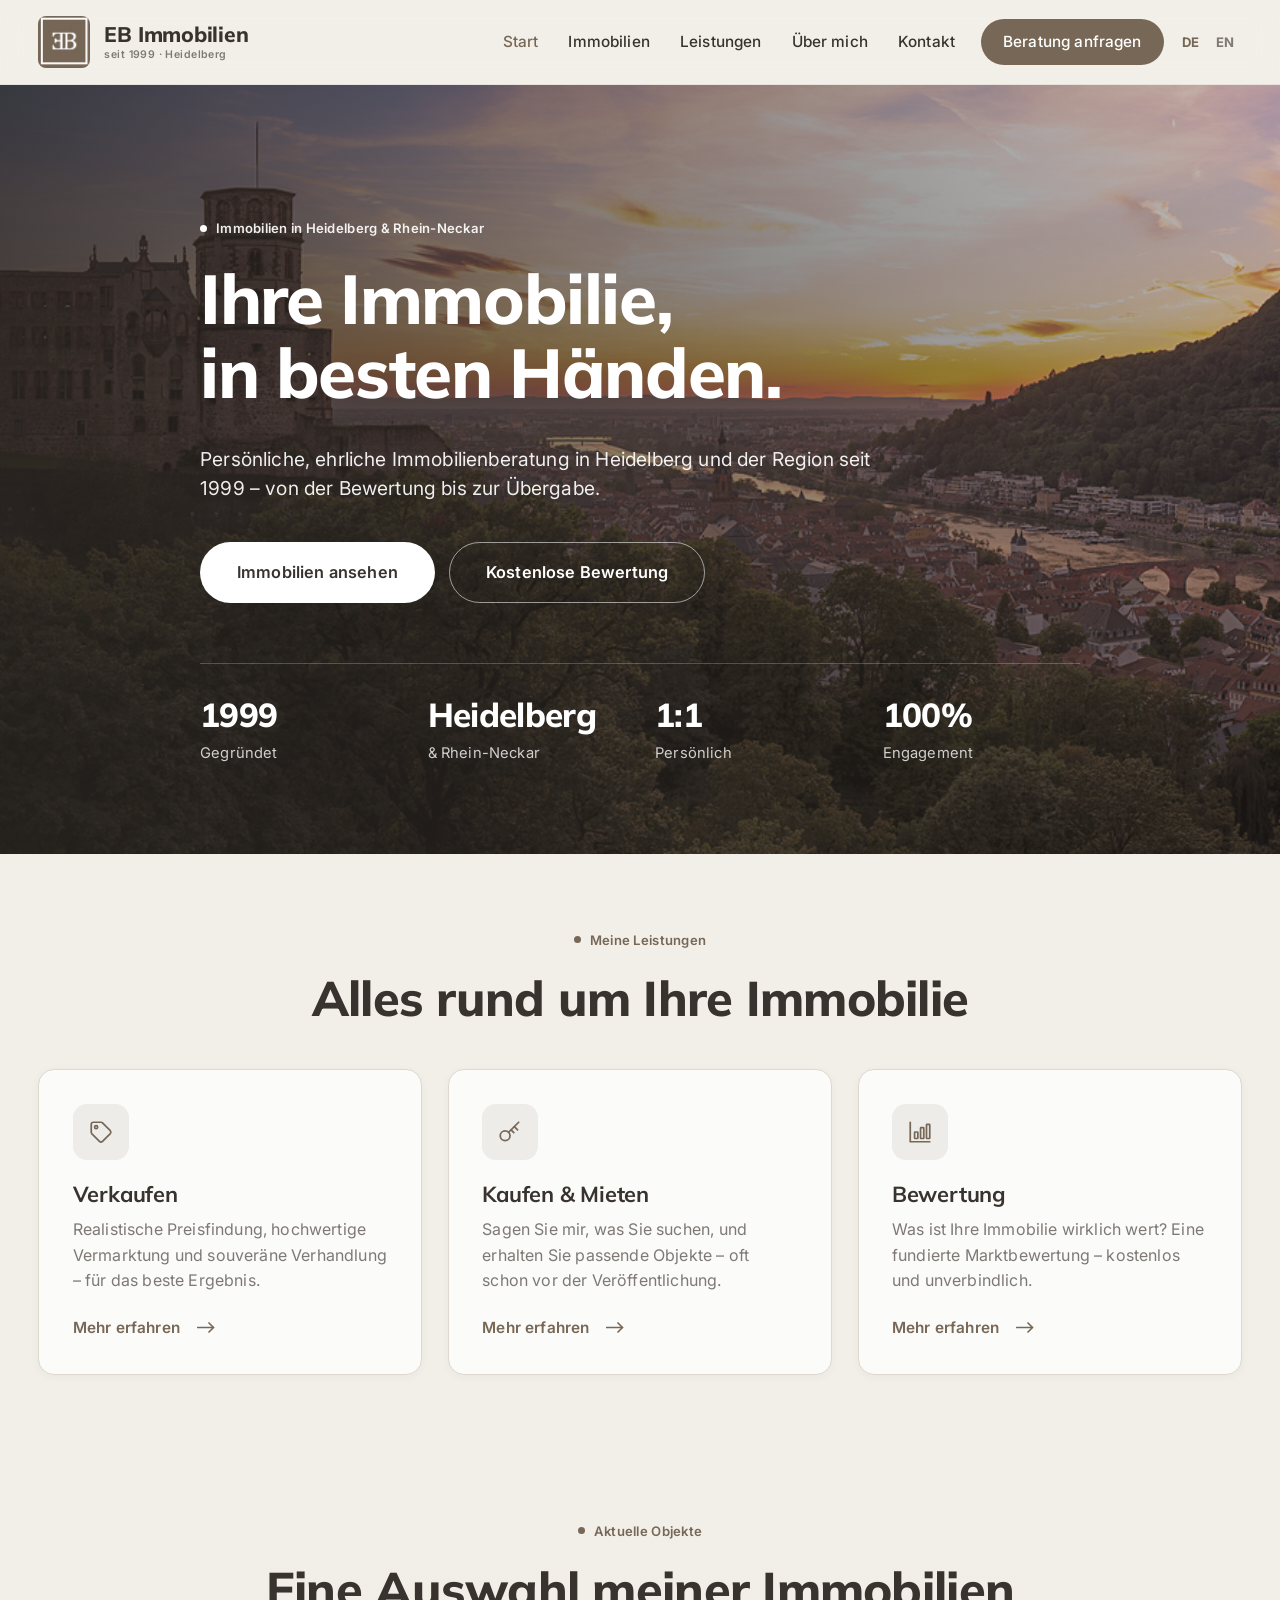
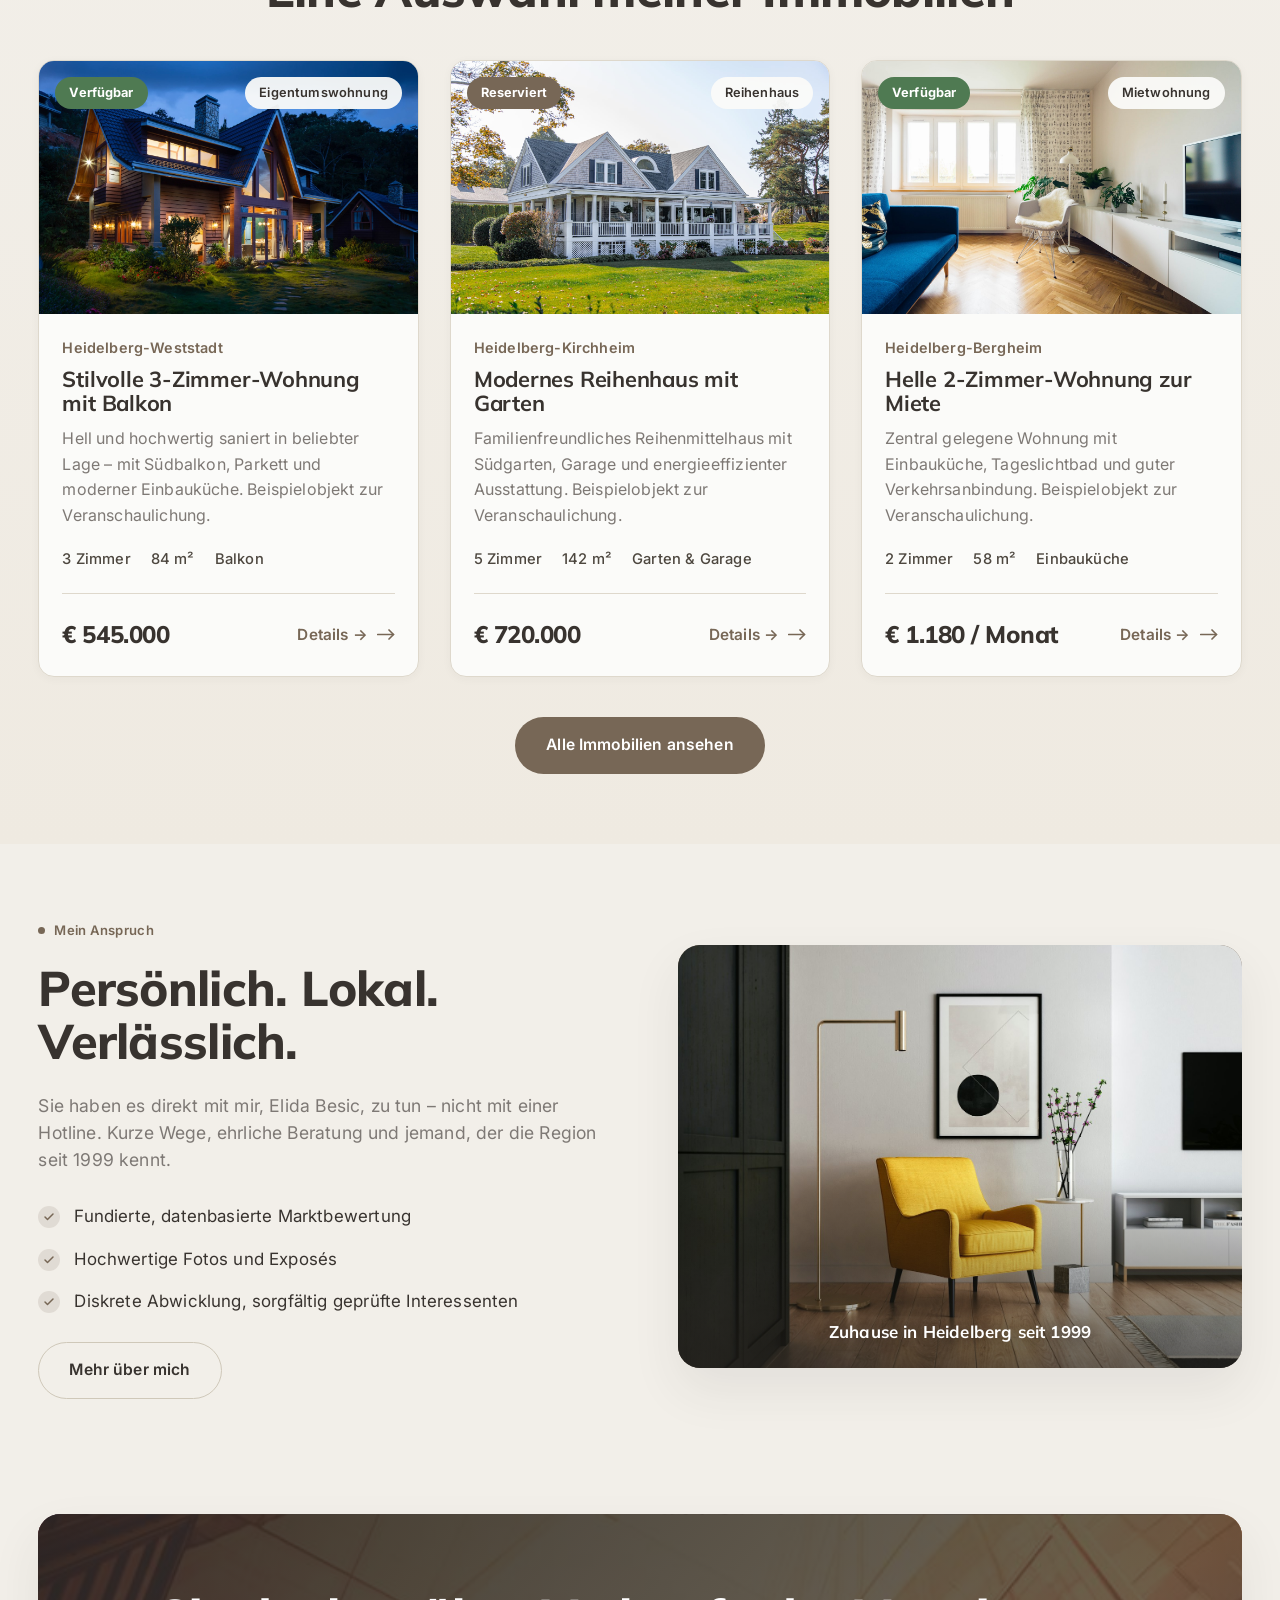
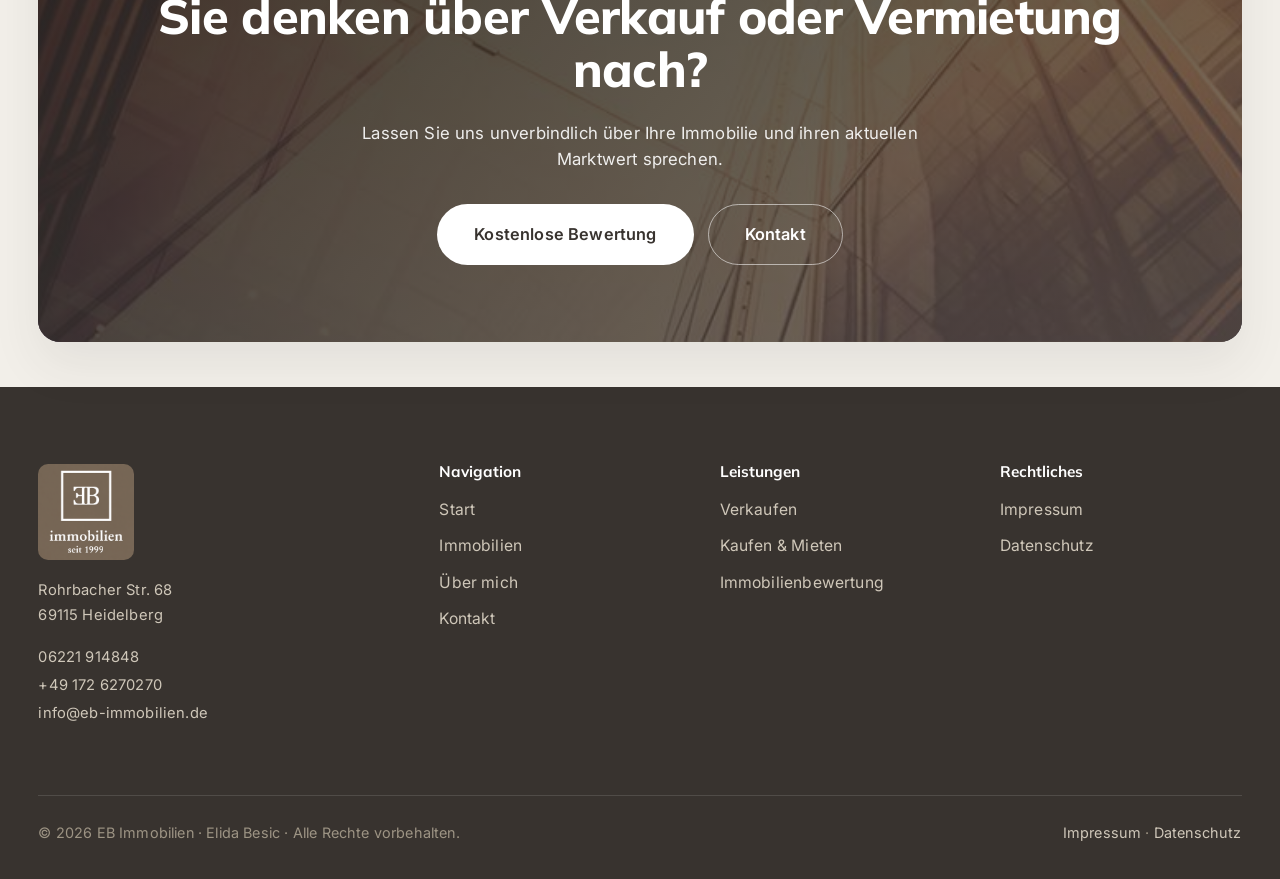
==== index.html @ b74a9036 "Redesign v4: real imagery, fewer pages, SVG icons, compact, Lagom-tight - Hero: real Heidelberg Cast" ====
<!doctype html>
<html lang="de">
<head>
  <meta charset="utf-8">
  <meta name="viewport" content="width=device-width, initial-scale=1">
  <title>EB Immobilien – Elida Besic · Immobilienmaklerin in Heidelberg</title>
  <meta name="description" content="EB Immobilien – Elida Besic: persönliche Immobilienvermittlung in Heidelberg und der Rhein-Neckar-Region seit 1999. Verkauf, Vermietung und kostenlose Immobilienbewertung.">
  <link rel="icon" href="assets/cms-logo.svg">
  <link rel="preconnect" href="https://fonts.googleapis.com">
  <link rel="preconnect" href="https://fonts.gstatic.com" crossorigin>
  <link href="https://fonts.googleapis.com/css2?family=Inter:wght@400;500;600;700&family=Mulish:wght@400;500;600;700;800;900&display=swap" rel="stylesheet">
  <link rel="stylesheet" href="assets/styles.css?v=4">
</head>
<body>
  <div id="site-header"></div>

  <!-- Hero -->
  <section class="hero" data-eb-bg="hero" style="--ph:url('img/real/heidelberg.jpg');">
    <div class="container hero-inner">
      <span class="eyebrow" data-en="Real estate in Heidelberg &amp; Rhein-Neckar">Immobilien in Heidelberg &amp; Rhein-Neckar</span>
      <h1 data-en-html="Your property,<br>in trusted hands.">Ihre Immobilie,<br>in besten Händen.</h1>
      <p data-en="Personal, honest property advice in Heidelberg and the region since 1999 — from valuation to handover.">Persönliche, ehrliche Immobilienberatung in Heidelberg und der Region seit 1999 – von der Bewertung bis zur Übergabe.</p>
      <div class="hero-actions">
        <a class="btn btn--light btn--lg" href="immobilien.html" data-en="View properties">Immobilien ansehen</a>
        <a class="btn btn--ghost-light btn--lg" href="leistungen.html#bewertung" data-en="Free valuation">Kostenlose Bewertung</a>
      </div>
      <div class="hero-stats">
        <div><div class="num">1999</div><div class="lbl" data-en="Established">Gegründet</div></div>
        <div><div class="num">Heidelberg</div><div class="lbl" data-en="&amp; Rhein-Neckar">&amp; Rhein-Neckar</div></div>
        <div><div class="num">1:1</div><div class="lbl" data-en="Personal service">Persönlich</div></div>
        <div><div class="num">100%</div><div class="lbl" data-en="Commitment">Engagement</div></div>
      </div>
    </div>
  </section>

  <!-- Services -->
  <section class="section">
    <div class="container">
      <div class="section-head reveal">
        <span class="eyebrow" data-en="What I do">Meine Leistungen</span>
        <h2 data-en="Everything around your property">Alles rund um Ihre Immobilie</h2>
      </div>
      <div class="grid grid--3">
        <a class="card reveal" href="leistungen.html#verkaufen">
          <span class="ico"><svg width="26" height="26"><use href="assets/icons.svg#tag"></use></svg></span>
          <h3 data-en="Selling">Verkaufen</h3>
          <p data-en="Realistic pricing, high-quality marketing and confident negotiation — for the best result.">Realistische Preisfindung, hochwertige Vermarktung und souveräne Verhandlung – für das beste Ergebnis.</p>
          <span class="more" data-en="Learn more">Mehr erfahren</span>
        </a>
        <a class="card reveal" href="leistungen.html#kaufen">
          <span class="ico"><svg width="26" height="26"><use href="assets/icons.svg#key"></use></svg></span>
          <h3 data-en="Buying &amp; renting">Kaufen &amp; Mieten</h3>
          <p data-en="Tell me what you are looking for and receive matching properties — often before they go public.">Sagen Sie mir, was Sie suchen, und erhalten Sie passende Objekte – oft schon vor der Veröffentlichung.</p>
          <span class="more" data-en="Learn more">Mehr erfahren</span>
        </a>
        <a class="card reveal" href="leistungen.html#bewertung">
          <span class="ico"><svg width="26" height="26"><use href="assets/icons.svg#chart"></use></svg></span>
          <h3 data-en="Valuation">Bewertung</h3>
          <p data-en="What is your property really worth? A well-founded market valuation — free and without obligation.">Was ist Ihre Immobilie wirklich wert? Eine fundierte Marktbewertung – kostenlos und unverbindlich.</p>
          <span class="more" data-en="Learn more">Mehr erfahren</span>
        </a>
      </div>
    </div>
  </section>

  <!-- Featured listings -->
  <section class="section section--alt">
    <div class="container">
      <div class="section-head reveal">
        <span class="eyebrow" data-en="Current properties">Aktuelle Objekte</span>
        <h2 data-en="A selection of my properties">Eine Auswahl meiner Immobilien</h2>
      </div>
      <div id="featured-listings" class="listing-grid reveal"></div>
      <div style="text-align:center;margin-top:40px;" class="reveal">
        <a class="btn btn--primary" href="immobilien.html" data-en="View all properties">Alle Immobilien ansehen</a>
      </div>
    </div>
  </section>

  <!-- Approach + about (combined) -->
  <section class="section">
    <div class="container split">
      <div class="reveal">
        <span class="eyebrow" data-en="My approach">Mein Anspruch</span>
        <h2 data-en="Personal. Local. Reliable.">Persönlich. Lokal. Verlässlich.</h2>
        <p class="lead" data-en="You deal directly with me, Elida Besic — not a call centre. Short paths, honest advice and someone who has known the region since 1999.">Sie haben es direkt mit mir, Elida Besic, zu tun – nicht mit einer Hotline. Kurze Wege, ehrliche Beratung und jemand, der die Region seit 1999 kennt.</p>
        <ul class="checklist">
          <li data-en="Well-founded, data-based market valuation">Fundierte, datenbasierte Marktbewertung</li>
          <li data-en="High-quality photos and exposés">Hochwertige Fotos und Exposés</li>
          <li data-en="Discreet handling, carefully vetted prospects">Diskrete Abwicklung, sorgfältig geprüfte Interessenten</li>
        </ul>
        <a class="btn btn--ghost" href="ueber-mich.html" style="margin-top:28px;" data-en="More about me">Mehr über mich</a>
      </div>
      <div class="split-media reveal">
        <div class="media-card">
          <img src="assets/img/real/interior1.jpg" data-eb-img="interior" alt="Wohnen in der Rhein-Neckar-Region">
          <span class="media-tag" data-en="At home in Heidelberg since 1999">Zuhause in Heidelberg seit 1999</span>
        </div>
      </div>
    </div>
  </section>

  <!-- CTA -->
  <section class="section--tight">
    <div class="container">
      <div class="cta-band cta-band--photo reveal" data-eb-bg="cta">
        <h2 data-en="Thinking about selling or renting out?">Sie denken über Verkauf oder Vermietung nach?</h2>
        <p data-en="Let's talk without obligation about your property and its current market value.">Lassen Sie uns unverbindlich über Ihre Immobilie und ihren aktuellen Marktwert sprechen.</p>
        <div style="display:flex;gap:14px;justify-content:center;flex-wrap:wrap;">
          <a class="btn btn--light btn--lg" href="leistungen.html#bewertung" data-en="Free valuation">Kostenlose Bewertung</a>
          <a class="btn btn--ghost-light btn--lg" href="kontakt.html" data-en="Contact">Kontakt</a>
        </div>
      </div>
    </div>
  </section>

  <div id="site-footer"></div>
  <script src="assets/i18n.js?v=4"></script>
  <script src="assets/site.js?v=4"></script>
  <script src="assets/content.js?v=4"></script>
</body>
</html>
---- assets/styles.css ----
@import url("https://fonts.googleapis.com/css2?family=Inter:wght@400;500;600;700&family=Mulish:wght@400;500;600;700;800;900&display=swap");

:root {
  /* Palette aligned to the Lagom reference + EB brand taupe */
  --cream: #f2efe9;        /* main background */
  --offwhite: #fbfbf9;     /* cards */
  --brown: #38332f;        /* primary text / dark sections */
  --brown-soft: #4d473f;
  --taupe: #776756;        /* brand accent (buttons) */
  --taupe-dark: #5b4e40;
  --greige: #a39c8c;       /* footer / muted surfaces */
  --muted: #7e7975;        /* muted text */
  --line: #ded8cc;
  --line-strong: #cfc8b9;
  --ink: var(--brown);
  --bg: var(--cream);
  --card: var(--offwhite);
  --shadow-sm: 0 2px 10px rgba(56, 51, 47, 0.04);
  --shadow: 0 22px 50px rgba(56, 51, 47, 0.08);
  --shadow-lg: 0 40px 80px rgba(56, 51, 47, 0.14);
  --radius: 16px;
  --radius-sm: 10px;
  --radius-lg: 22px;
  --maxw: 1280px;
  --font: "Inter", system-ui, -apple-system, "Segoe UI", Roboto, Helvetica, Arial, sans-serif;
  --display: "Mulish", "Inter", system-ui, sans-serif;
}

* { box-sizing: border-box; }
html { scroll-behavior: smooth; scroll-padding-top: 100px; }

/* icon system (replaces emoji) */
.ico svg, .fico svg, .cico svg { display: block; stroke: currentColor; }
.more { display: inline-flex; align-items: center; }
.more::after {
  content: ""; width: 18px; height: 11px; margin-left: 9px; flex: none; background: currentColor;
  -webkit-mask: url("data:image/svg+xml,%3Csvg xmlns='http://www.w3.org/2000/svg' viewBox='0 0 24 14' fill='none' stroke='%23000' stroke-width='2.2' stroke-linecap='round' stroke-linejoin='round'%3E%3Cpath d='M1 7h21'/%3E%3Cpath d='m16 1 6 6-6 6'/%3E%3C/svg%3E") center/contain no-repeat;
  mask: url("data:image/svg+xml,%3Csvg xmlns='http://www.w3.org/2000/svg' viewBox='0 0 24 14' fill='none' stroke='%23000' stroke-width='2.2' stroke-linecap='round' stroke-linejoin='round'%3E%3Cpath d='M1 7h21'/%3E%3Cpath d='m16 1 6 6-6 6'/%3E%3C/svg%3E") center/contain no-repeat;
  transition: transform .2s ease;
}
a.card:hover .more::after, .listing:hover .more::after { transform: translateX(4px); }

body {
  margin: 0;
  font-family: var(--font);
  color: var(--ink);
  background: var(--bg);
  line-height: 1.55;
  font-size: 17px;
  letter-spacing: .01em;
  -webkit-font-smoothing: antialiased;
}

img { max-width: 100%; display: block; }

a { color: var(--brown); text-decoration: none; transition: color .2s ease, opacity .2s ease; }
a:hover { color: var(--taupe); }

h1, h2, h3, h4 { margin: 0 0 .5em; font-family: var(--display); font-weight: 800; line-height: 1.08; letter-spacing: -0.01em; }
h1 { font-size: clamp(2.7rem, 5.4vw, 5.4rem); }
h2 { font-size: clamp(2rem, 3.8vw, 3.4rem); letter-spacing: -0.015em; }
h3 { font-size: clamp(1.3rem, 1.7vw, 1.6rem); font-weight: 700; }
h4 { font-size: 1.06rem; font-weight: 700; letter-spacing: 0; }
p { margin: 0 0 1rem; }
::selection { background: rgba(119,103,86,.2); }

.container { width: 100%; max-width: var(--maxw); margin: 0 auto; padding: 0 clamp(20px, 3vw, 48px); }

.section { padding: clamp(52px, 5.5vw, 92px) 0; }
.section--tight { padding: clamp(40px, 3.5vw, 60px) 0; }
.section--alt { background: linear-gradient(180deg, var(--cream), #efeae1); }

.section-head { max-width: 760px; margin: 0 auto clamp(32px, 3.5vw, 52px); text-align: center; }
.section-head .lead { margin-left: auto; margin-right: auto; }
.section-head h2 { margin-bottom: .28em; }

/* Eyebrow: small sentence-case label with a dot */
.eyebrow {
  display: inline-flex; align-items: center; gap: 9px;
  font-family: var(--font); font-size: .82rem; font-weight: 600;
  letter-spacing: .02em; color: var(--taupe); margin-bottom: 22px;
}
.eyebrow::before { content: ""; width: 7px; height: 7px; border-radius: 50%; background: var(--taupe); flex: none; }
.section-head .eyebrow { justify-content: center; }

.lead { font-size: clamp(1.1rem, 1.3vw, 1.32rem); color: var(--muted); max-width: 64ch; line-height: 1.55; }

a:focus-visible, button:focus-visible, .btn:focus-visible,
input:focus-visible, select:focus-visible, textarea:focus-visible {
  outline: 2px solid var(--taupe); outline-offset: 3px;
}

/* ---------- Header / Nav ---------- */
.site-header {
  position: sticky; top: 0; z-index: 50;
  background: rgba(242, 239, 233, .82);
  backdrop-filter: saturate(140%) blur(14px);
  border-bottom: 1px solid rgba(56,51,47,.07);
}
.nav { display: flex; align-items: center; justify-content: space-between; gap: 24px; height: 84px; }
.brand { display: flex; align-items: center; gap: 14px; color: var(--ink); white-space: nowrap; flex: none; margin-right: 8px; }
.brand:hover { color: var(--ink); }
.brand-logo { width: 52px; height: 52px; border-radius: 8px; flex: none; object-fit: contain; }
.brand > span { display: flex; flex-direction: column; line-height: 1.12; }
.brand .name { font-family: var(--display); font-size: 1.32rem; font-weight: 800; letter-spacing: -0.01em; }
.brand small { font-size: .66rem; font-weight: 600; color: var(--muted); letter-spacing: .04em; margin-top: 2px; }
.brand-mark { width: 44px; height: 44px; border-radius: 8px; flex: none; background: var(--taupe); display: grid; place-items: center; color: #fff; font-family: var(--display); font-weight: 800; }

.nav-links { display: flex; align-items: center; gap: 2px; flex-wrap: nowrap; }
.nav-links a {
  color: var(--brown); font-size: .96rem; font-weight: 500; letter-spacing: .01em;
  padding: 9px 14px; border-radius: 8px; white-space: nowrap;
}
.nav-links a:hover { color: var(--taupe); }
.nav-links a.active { color: var(--taupe); }

.nav-cta {
  background: var(--taupe); color: #fff !important; padding: 11px 22px !important; border-radius: 999px !important;
  font-weight: 600; margin-left: 10px; flex: none;
}
.nav-cta:hover { background: var(--taupe-dark) !important; }

.lang-toggle { display: inline-flex; align-items: center; gap: 1px; margin-left: 8px; flex: none; }
.lang-toggle button {
  border: none; background: none; cursor: pointer; font: inherit; font-size: .82rem; font-weight: 700;
  color: var(--muted); padding: 6px 8px; border-radius: 6px; transition: .2s ease;
}
.lang-toggle button.active { color: var(--taupe); }
.lang-toggle button:hover { color: var(--brown); }

.nav-toggle {
  display: none; background: none; border: 1px solid var(--line-strong); border-radius: 8px;
  width: 46px; height: 46px; cursor: pointer; align-items: center; justify-content: center;
}
.nav-toggle span, .nav-toggle span::before, .nav-toggle span::after {
  content: ""; display: block; width: 20px; height: 2px; background: var(--ink); position: relative; transition: .25s; border-radius: 2px;
}
.nav-toggle span::before { content: ""; position: absolute; top: -6px; }
.nav-toggle span::after { content: ""; position: absolute; top: 6px; }

/* ---------- Buttons ---------- */
.btn {
  display: inline-flex; align-items: center; gap: 10px;
  padding: 15px 30px; border-radius: 999px; font-weight: 600; font-size: .98rem;
  letter-spacing: .01em; cursor: pointer; border: 1px solid transparent;
  transition: background .25s ease, color .25s ease, border-color .25s ease, transform .25s ease, box-shadow .25s ease;
}
.btn--primary { background: var(--taupe); color: #fff; }
.btn--primary:hover { background: var(--taupe-dark); color: #fff; transform: translateY(-2px); box-shadow: 0 12px 26px rgba(91,78,64,.28); }
.btn--gold { background: var(--brown); color: #fff; }
.btn--gold:hover { background: #29251f; color: #fff; transform: translateY(-2px); }
.btn--ghost { background: transparent; color: var(--brown); border-color: var(--line-strong); }
.btn--ghost:hover { border-color: var(--taupe); color: var(--taupe); transform: translateY(-2px); }
.btn--light { background: #fff; color: var(--brown); }
.btn--light:hover { background: var(--cream); color: var(--brown); transform: translateY(-2px); }
.btn--ghost-light { background: transparent; color: #fff; border-color: rgba(255,255,255,.55); }
.btn--ghost-light:hover { background: rgba(255,255,255,.14); color: #fff; transform: translateY(-2px); }
.btn--lg { padding: 17px 36px; font-size: 1.02rem; }

/* ---------- Hero ---------- */
.hero {
  position: relative; color: #fff; overflow: hidden;
  background: linear-gradient(135deg, #5b4e40, #776756 60%, #8a7a66);
}
.hero::before {
  content: ""; position: absolute; inset: 0; z-index: 0;
  background-image: var(--ph, url("img/hero.svg"));
  background-size: cover; background-position: center 30%; transform: scale(1.03);
}
.hero::after {
  content: ""; position: absolute; inset: 0; z-index: 0; pointer-events: none;
  background:
    linear-gradient(90deg, rgba(40,36,32,.78) 0%, rgba(48,43,38,.45) 50%, rgba(48,43,38,.12) 100%),
    linear-gradient(180deg, rgba(40,36,32,.05), rgba(40,36,32,.42));
}
.hero-inner { position: relative; z-index: 1; padding: clamp(84px, 10vw, 132px) 0 clamp(64px, 7vw, 100px); max-width: 880px; }
.hero h1 { color: #fff; letter-spacing: -0.02em; }
.hero p { font-size: clamp(1.1rem, 1.5vw, 1.4rem); color: rgba(255,255,255,.92); max-width: 56ch; font-weight: 400; }
.hero-actions { display: flex; gap: 14px; flex-wrap: wrap; margin-top: 38px; }
.hero .eyebrow { color: rgba(255,255,255,.92); }
.hero .eyebrow::before { background: #fff; }

.hero-stats {
  position: relative; z-index: 1; display: grid; grid-template-columns: repeat(4, 1fr); gap: 30px;
  border-top: 1px solid rgba(255,255,255,.22); padding: 34px 0 0; margin-top: 60px; max-width: 880px;
}
.hero-stats .num { font-family: var(--display); font-size: clamp(1.9rem, 2.6vw, 2.8rem); font-weight: 800; color: #fff; line-height: 1; letter-spacing: -0.02em; }
.hero-stats .lbl { font-size: .92rem; color: rgba(255,255,255,.78); margin-top: 10px; }

/* ---------- Cards / Grid ---------- */
.grid { display: grid; gap: clamp(20px, 2vw, 32px); }
.grid--2 { grid-template-columns: repeat(2, 1fr); }
.grid--3 { grid-template-columns: repeat(3, 1fr); }
.grid--4 { grid-template-columns: repeat(4, 1fr); }

.card {
  background: var(--card); border: 1px solid var(--line); border-radius: var(--radius);
  padding: clamp(28px, 2.6vw, 40px); box-shadow: var(--shadow-sm);
  transition: transform .3s ease, box-shadow .3s ease; position: relative;
}
.card:hover { transform: translateY(-5px); box-shadow: var(--shadow); }
.card .ico {
  width: 56px; height: 56px; border-radius: 14px; display: grid; place-items: center;
  background: rgba(119,103,86,.1); color: var(--taupe); font-size: 1.6rem; margin-bottom: 22px;
}
a.card { color: inherit; }
.card h3 { margin-bottom: 12px; }
.card p { color: var(--muted); margin-bottom: 0; font-size: 1rem; line-height: 1.6; }
.card .more { display: inline-flex; align-items: center; gap: 8px; margin-top: 22px; font-weight: 600; font-size: .96rem; color: var(--taupe); transition: gap .2s ease; }
a.card:hover .more { gap: 13px; }

.card--media { padding: 0; overflow: hidden; display: flex; flex-direction: column; }
.card--media .thumb { aspect-ratio: 16 / 11; overflow: hidden; position: relative; background: var(--taupe); }
.card--media .thumb img { width: 100%; height: 100%; object-fit: cover; transition: transform .6s ease; }
.card--media:hover .thumb img { transform: scale(1.05); }
.card--media .body { padding: clamp(26px, 2.4vw, 36px); flex: 1; display: flex; flex-direction: column; }
.card--media .body h3 { margin-bottom: 12px; }
.card--media .body p { flex: 1; color: var(--muted); margin: 0; }
.card--media .body .more { color: var(--taupe); margin-top: 22px; font-weight: 600; }

/* ---------- Property listing cards ---------- */
.listing-grid { display: grid; grid-template-columns: repeat(3, 1fr); gap: clamp(22px, 2.4vw, 36px); }
.listing {
  background: var(--card); border: 1px solid var(--line); border-radius: var(--radius); overflow: hidden;
  box-shadow: var(--shadow-sm); display: flex; flex-direction: column;
  transition: transform .3s ease, box-shadow .3s ease;
}
.listing:hover { transform: translateY(-5px); box-shadow: var(--shadow); }
.listing-photo { aspect-ratio: 3 / 2; position: relative; overflow: hidden; background: var(--taupe); }
.listing-photo img { width: 100%; height: 100%; object-fit: cover; transition: transform .6s ease; }
.listing:hover .listing-photo img { transform: scale(1.05); }
.listing-badge {
  position: absolute; top: 16px; left: 16px; z-index: 2;
  font-size: .8rem; font-weight: 700; letter-spacing: .01em;
  padding: 6px 14px; border-radius: 999px; color: #fff; background: var(--brown);
}
.listing-badge.is-available { background: #4f7a52; }
.listing-badge.is-reserved { background: var(--taupe); }
.listing-badge.is-sold { background: #99514a; }
.listing-type {
  position: absolute; top: 16px; right: 16px; z-index: 2;
  font-size: .8rem; font-weight: 600; padding: 6px 14px; border-radius: 999px;
  background: rgba(251,251,249,.94); color: var(--brown);
}
.listing-body { padding: clamp(22px, 1.8vw, 30px); display: flex; flex-direction: column; flex: 1; }
.listing-loc { font-size: .9rem; color: var(--taupe); font-weight: 600; margin-bottom: 8px; }
.listing-body h3 { margin-bottom: 12px; }
.listing-body p { color: var(--muted); font-size: 1rem; margin: 0 0 20px; flex: 1; line-height: 1.6; }
.listing-specs { display: flex; flex-wrap: wrap; gap: 20px; margin-bottom: 22px; padding-bottom: 22px; border-bottom: 1px solid var(--line); }
.listing-specs .spec { font-size: .92rem; font-weight: 500; color: var(--brown-soft); }
.listing-foot { display: flex; align-items: center; justify-content: space-between; gap: 12px; margin-top: auto; }
.listing-price { font-family: var(--display); font-size: 1.5rem; font-weight: 800; color: var(--brown); letter-spacing: -0.02em; }
.listing-foot .more { font-weight: 600; font-size: .96rem; color: var(--taupe); }
.listings-empty { text-align: center; color: var(--muted); padding: 64px 20px; grid-column: 1 / -1; font-size: 1.12rem; }

/* property filter bar */
.filters { display: flex; gap: 8px; flex-wrap: wrap; justify-content: center; margin-bottom: clamp(36px, 4vw, 56px); }
.filter-btn {
  border: 1px solid var(--line-strong); background: transparent; color: var(--muted); cursor: pointer;
  font: inherit; font-weight: 600; font-size: .96rem; padding: 9px 22px; border-radius: 999px; transition: .2s ease;
}
.filter-btn:hover { color: var(--brown); border-color: var(--taupe); }
.filter-btn.active { color: #fff; background: var(--taupe); border-color: var(--taupe); }

/* split / feature */
.split { display: grid; grid-template-columns: 1fr 1fr; gap: clamp(40px, 6vw, 84px); align-items: center; }
.split--reverse .split-media { order: 2; }
.media-card {
  border-radius: var(--radius-lg); overflow: hidden; box-shadow: var(--shadow);
  aspect-ratio: 4 / 3; position: relative; background: var(--taupe);
}
.media-card > img { width: 100%; height: 100%; object-fit: cover; position: absolute; inset: 0; }
.media-card::after {
  content: ""; position: absolute; left: 0; right: 0; bottom: 0; height: 45%; z-index: 1;
  background: linear-gradient(transparent, rgba(40,36,32,.6)); pointer-events: none;
}
.media-card .media-tag {
  position: absolute; left: 0; right: 0; bottom: 22px; z-index: 2;
  color: #fff; font-weight: 700; font-size: 1.06rem; text-align: center; font-family: var(--display);
  letter-spacing: .01em; padding: 0 18px; text-shadow: 0 2px 14px rgba(0,0,0,.45);
}
.img-frame { border-radius: var(--radius-lg); overflow: hidden; box-shadow: var(--shadow); position: relative; }
.img-frame img { width: 100%; height: 100%; object-fit: cover; display: block; }

.checklist { list-style: none; padding: 0; margin: 30px 0 0; display: grid; gap: 16px; }
.checklist li { display: flex; gap: 14px; align-items: flex-start; color: var(--brown); font-size: 1.06rem; }
.checklist li::before {
  content: ""; flex: none; width: 22px; height: 22px; border-radius: 50%; margin-top: 3px;
  background: rgba(119,103,86,.14) url("data:image/svg+xml,%3Csvg xmlns='http://www.w3.org/2000/svg' viewBox='0 0 24 24' fill='none' stroke='%23776756' stroke-width='3' stroke-linecap='round' stroke-linejoin='round'%3E%3Cpolyline points='20 6 9 17 4 12'/%3E%3C/svg%3E") center/12px no-repeat;
}

/* ---------- Page hero (subpages) ---------- */
.page-hero {
  position: relative; overflow: hidden; color: #fff; padding: clamp(90px, 10vw, 150px) 0 clamp(72px, 8vw, 120px);
  background: linear-gradient(135deg, #5b4e40, #776756);
}
.page-hero--photo::before {
  content: ""; position: absolute; inset: 0; z-index: 0;
  background-image: var(--ph); background-size: cover; background-position: center 42%;
}
.page-hero--photo::after {
  content: ""; position: absolute; inset: 0; z-index: 0; pointer-events: none;
  background: linear-gradient(90deg, rgba(40,36,32,.76) 0%, rgba(56,51,47,.52) 55%, rgba(56,51,47,.26) 100%);
}
.page-hero .container { position: relative; z-index: 1; }
.page-hero h1 { color: #fff; margin-bottom: 16px; max-width: 20ch; letter-spacing: -0.02em; }
.page-hero p { color: rgba(255,255,255,.9); max-width: 64ch; margin: 0; font-size: clamp(1.05rem, 1.3vw, 1.28rem); font-weight: 400; }
.page-hero .eyebrow { color: rgba(255,255,255,.92); }
.page-hero .eyebrow::before { background: #fff; }
.crumbs { font-size: .9rem; color: rgba(255,255,255,.72); margin-bottom: 22px; }
.crumbs a { color: rgba(255,255,255,.9); }
.crumbs a:hover { color: #fff; }

/* ---------- Tables ---------- */
.table-wrap { overflow-x: auto; border-radius: var(--radius); border: 1px solid var(--line); background: var(--card); box-shadow: var(--shadow-sm); }
table { width: 100%; border-collapse: collapse; min-width: 480px; }
th, td { text-align: left; padding: 16px 22px; border-bottom: 1px solid var(--line); }
th { font-size: .88rem; color: var(--taupe); font-weight: 700; }
tr:last-child td { border-bottom: none; }
td strong { color: var(--brown); }

/* ---------- Steps (process) ---------- */
.steps { display: grid; gap: 0; max-width: 860px; margin: 0 auto; counter-reset: step; }
.step {
  display: grid; grid-template-columns: 76px 1fr; gap: 28px; align-items: start;
  padding: 36px 0; border-bottom: 1px solid var(--line);
}
.step:last-child { border-bottom: none; }
.step::before {
  counter-increment: step; content: "0" counter(step);
  font-family: var(--display); font-weight: 800; font-size: 2rem; color: var(--taupe); line-height: 1;
  width: 64px; height: 64px; border-radius: 50%; background: rgba(119,103,86,.1); display: grid; place-items: center;
}
.step h3 { margin: 8px 0 8px; }
.step p { margin: 0; color: var(--muted); }

/* ---------- People ---------- */
.person { background: var(--card); border: 1px solid var(--line); border-radius: var(--radius); padding: 36px; text-align: center; box-shadow: var(--shadow-sm); transition: transform .3s ease; }
.person:hover { transform: translateY(-4px); }
.avatar {
  width: 84px; height: 84px; border-radius: 50%; margin: 0 auto 18px; display: grid; place-items: center;
  font-family: var(--display); font-weight: 800; font-size: 1.6rem; color: #fff; background: var(--taupe);
}
.person .role { color: var(--taupe); font-weight: 600; font-size: .92rem; }
.person .name { font-family: var(--display); font-size: 1.25rem; font-weight: 800; margin: 6px 0; }
.person a { font-size: .92rem; color: var(--muted); }

/* ---------- News ---------- */
.news-item { display: grid; grid-template-columns: 110px 1fr; gap: 26px; padding: 28px 0; border-bottom: 1px solid var(--line); }
.news-item:last-child { border-bottom: none; }
.news-date { background: var(--taupe); color: #fff; border-radius: var(--radius-sm); padding: 16px; text-align: center; height: fit-content; }
.news-date .d { font-family: var(--display); font-size: 1.9rem; font-weight: 800; line-height: 1; }
.news-date .m { font-size: .8rem; }
.news-item h3 { margin-bottom: 6px; }
.news-item p { color: var(--muted); margin: 0; }

/* ---------- CTA band ---------- */
.cta-band {
  position: relative; overflow: hidden;
  background: linear-gradient(135deg, #2b2620, var(--brown)); color: #fff;
  border-radius: var(--radius-lg); padding: clamp(56px, 6vw, 96px) clamp(28px, 5vw, 64px); text-align: center; box-shadow: var(--shadow);
}
.cta-band--photo::before {
  content: ""; position: absolute; inset: 0; z-index: 0;
  background-image: var(--ph); background-size: cover; background-position: center 45%; opacity: .8;
}
.cta-band--photo::after {
  content: ""; position: absolute; inset: 0; z-index: 0;
  background: linear-gradient(135deg, rgba(40,36,32,.88), rgba(91,78,64,.7));
}
.cta-band > * { position: relative; z-index: 1; }
.cta-band h2 { color: #fff; }
.cta-band p { color: rgba(255,255,255,.9); max-width: 58ch; margin: 0 auto 32px; font-weight: 400; font-size: clamp(1.05rem, 1.3vw, 1.22rem); }

/* ---------- Feature strip (icon facts row) ---------- */
.facts { display: grid; grid-template-columns: repeat(3, 1fr); gap: clamp(28px, 3vw, 44px); }
.fact .fico {
  width: 56px; height: 56px; border-radius: 14px; display: grid; place-items: center; margin-bottom: 18px;
  background: rgba(119,103,86,.1); color: var(--taupe); font-size: 1.5rem;
}
.fact h4 { margin: 0 0 8px; font-size: 1.28rem; font-family: var(--display); font-weight: 800; }
.fact p { margin: 0; color: var(--muted); font-size: 1rem; }

/* prose */
.prose { max-width: 760px; }
.prose p { font-size: 1.1rem; color: var(--brown-soft); line-height: 1.7; }
.prose h2 { margin-top: 1.4em; }
.prose ul { padding-left: 1.2em; }
.prose li { margin-bottom: .5em; }
.callout {
  background: var(--offwhite); border: 1px solid var(--line); border-left: 3px solid var(--taupe);
  border-radius: var(--radius-sm); padding: 22px 26px; margin: 26px 0;
}
.callout strong { color: var(--taupe-dark); }
.tag { display: inline-block; background: rgba(119,103,86,.12); color: var(--taupe-dark); padding: 6px 15px; border-radius: 999px; font-size: .88rem; font-weight: 600; margin: 0 6px 6px 0; }

/* ---------- Footer (light, Lagom-style) ---------- */
.site-footer { background: var(--brown); color: #cfc7b9; padding: clamp(56px, 6vw, 88px) 0 34px; }
.site-footer a { color: #cfc7b9; }
.site-footer a:hover { color: #fff; }
.footer-grid { display: grid; grid-template-columns: 1.5fr 1fr 1fr 1fr; gap: clamp(28px, 3vw, 48px); }
.footer-grid h4 { color: #fff; font-size: .96rem; margin-bottom: 18px; font-weight: 700; }
.footer-grid ul { list-style: none; padding: 0; margin: 0; display: grid; gap: 12px; font-size: .98rem; }
.footer-brand { margin-bottom: 18px; }
.footer-brand img { width: 96px; height: auto; border-radius: 10px; }
.footer-bottom {
  border-top: 1px solid rgba(255,255,255,.12); margin-top: 52px; padding-top: 26px;
  display: flex; justify-content: space-between; gap: 16px; flex-wrap: wrap; font-size: .9rem; color: #9d9484;
}

/* reveal animation */
.reveal { opacity: 0; transform: translateY(30px); transition: opacity .8s ease, transform .8s ease; }
.reveal.in { opacity: 1; transform: none; }
@media (prefers-reduced-motion: reduce) {
  .reveal { opacity: 1; transform: none; transition: none; }
  * { animation: none !important; scroll-behavior: auto !important; }
}

/* scroll progress bar */
.scroll-progress { position: fixed; top: 0; left: 0; height: 2px; width: 0%; z-index: 100; background: var(--taupe); transition: width .1s linear; }

/* back to top */
.to-top {
  position: fixed; right: 26px; bottom: 26px; z-index: 90;
  width: 50px; height: 50px; border-radius: 50%; border: none; cursor: pointer;
  background: var(--taupe); color: #fff; font-size: 1.2rem; box-shadow: var(--shadow);
  display: grid; place-items: center; opacity: 0; transform: translateY(16px); pointer-events: none; transition: .3s ease;
}
.to-top.show { opacity: 1; transform: none; pointer-events: auto; }
.to-top:hover { background: var(--taupe-dark); transform: translateY(-3px); }

/* marquee (legacy) */
.marquee { overflow: hidden; }
.marquee-track { display: flex; gap: 18px; width: max-content; animation: scrollx 36s linear infinite; }
.marquee .chip { flex: none; background: var(--card); border: 1px solid var(--line); border-radius: 999px; padding: 16px 26px; font-weight: 600; color: var(--brown); white-space: nowrap; }
@keyframes scrollx { from { transform: translateX(0); } to { transform: translateX(-50%); } }

/* form fields */
.form-card { background: var(--card); border: 1px solid var(--line); border-radius: var(--radius); padding: clamp(28px, 3vw, 42px); box-shadow: var(--shadow-sm); }
.form-grid { display: grid; grid-template-columns: 1fr 1fr; gap: 20px; }
.field { display: grid; gap: 7px; }
.field.full { grid-column: 1 / -1; }
.field label { font-weight: 600; font-size: .92rem; color: var(--brown-soft); }
.field input, .field select, .field textarea {
  width: 100%; padding: 14px 16px; border: 1px solid var(--line-strong); border-radius: var(--radius-sm); font: inherit; background: #fff;
  transition: border-color .2s, box-shadow .2s;
}
.field textarea { min-height: 140px; resize: vertical; }
.field input:focus, .field select:focus, .field textarea:focus { outline: none; border-color: var(--taupe); box-shadow: 0 0 0 3px rgba(119,103,86,.14); }
.form-done { display: none; margin-top: 18px; background: #eaf0e6; border: 1px solid #cdd9c2; color: #46603f; padding: 13px 16px; border-radius: var(--radius-sm); font-size: .95rem; }

/* contact info list */
.contact-list { list-style: none; padding: 0; margin: 0; display: grid; gap: 26px; }
.contact-list li { display: flex; gap: 18px; align-items: flex-start; }
.contact-list .cico {
  flex: none; width: 50px; height: 50px; border-radius: 14px; display: grid; place-items: center;
  background: rgba(119,103,86,.1); color: var(--taupe); font-size: 1.2rem;
}
.contact-list .lbl { font-size: .86rem; color: var(--muted); font-weight: 600; margin-bottom: 2px; }
.contact-list .val { font-weight: 600; font-size: 1.12rem; }

/* ---------- Responsive ---------- */
@media (max-width: 1080px) {
  .nav { height: 74px; }
  .nav-toggle { display: inline-flex; }
  .nav-links {
    position: absolute; top: 74px; left: 0; right: 0;
    background: var(--cream); border-bottom: 1px solid var(--line);
    flex-direction: column; align-items: stretch; gap: 0; padding: 14px 18px 20px;
    box-shadow: var(--shadow); display: none;
  }
  .nav-links.open { display: flex; }
  .nav-links a { padding: 14px 12px; font-size: 1rem; }
  .nav-cta { text-align: center; margin: 8px 0 0; }
  .lang-toggle { margin: 10px 0 0; justify-content: center; }
  .split { grid-template-columns: 1fr; }
  .split--reverse .split-media { order: 0; }
  .grid--3, .grid--4 { grid-template-columns: repeat(2, 1fr); }
  .listing-grid { grid-template-columns: repeat(2, 1fr); }
  .facts { grid-template-columns: 1fr; }
  .hero-stats { grid-template-columns: repeat(2, 1fr); }
  .footer-grid { grid-template-columns: 1fr 1fr; }
}
@media (max-width: 560px) {
  .grid--2, .grid--3, .grid--4 { grid-template-columns: 1fr; }
  .listing-grid { grid-template-columns: 1fr; }
  .form-grid { grid-template-columns: 1fr; }
  .news-item { grid-template-columns: 60px 1fr; gap: 16px; }
  .hero-stats { grid-template-columns: 1fr 1fr; gap: 24px; }
  .footer-grid { grid-template-columns: 1fr; }
  .step { grid-template-columns: 56px 1fr; gap: 18px; }
}
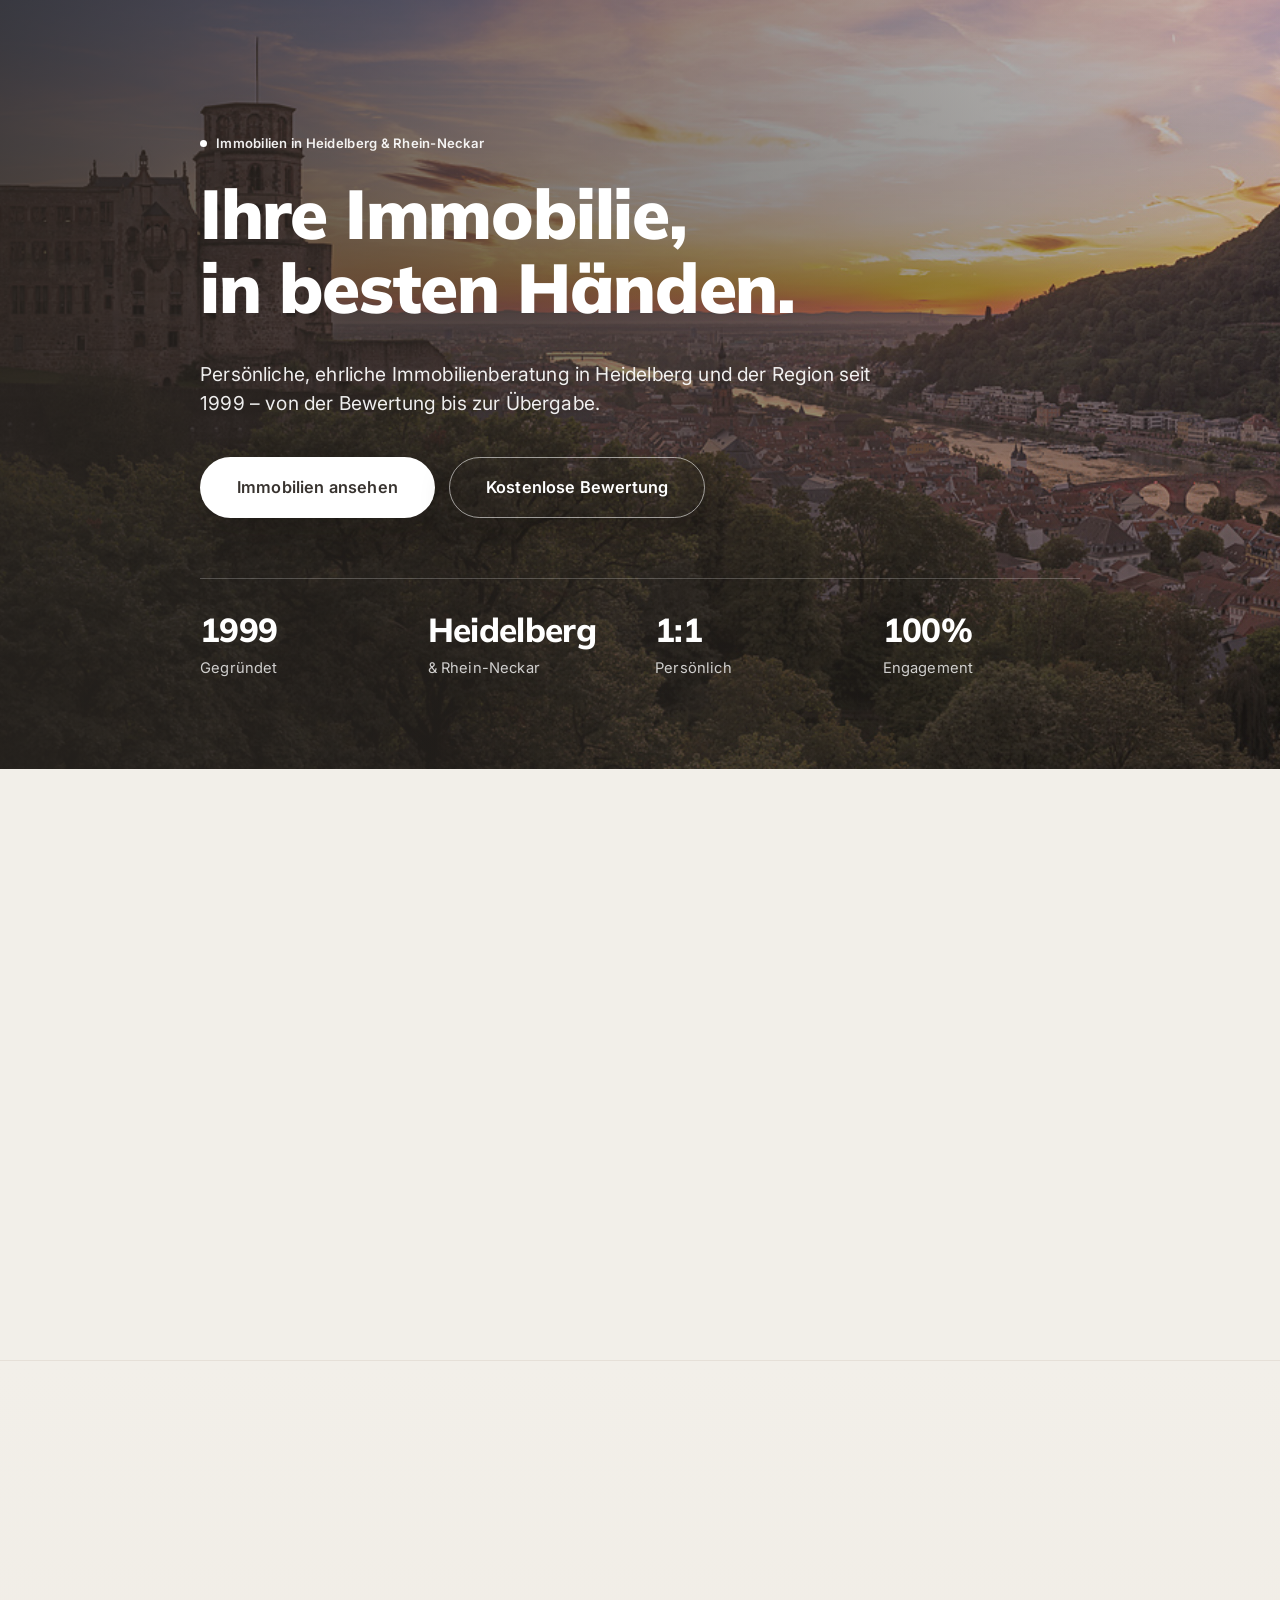
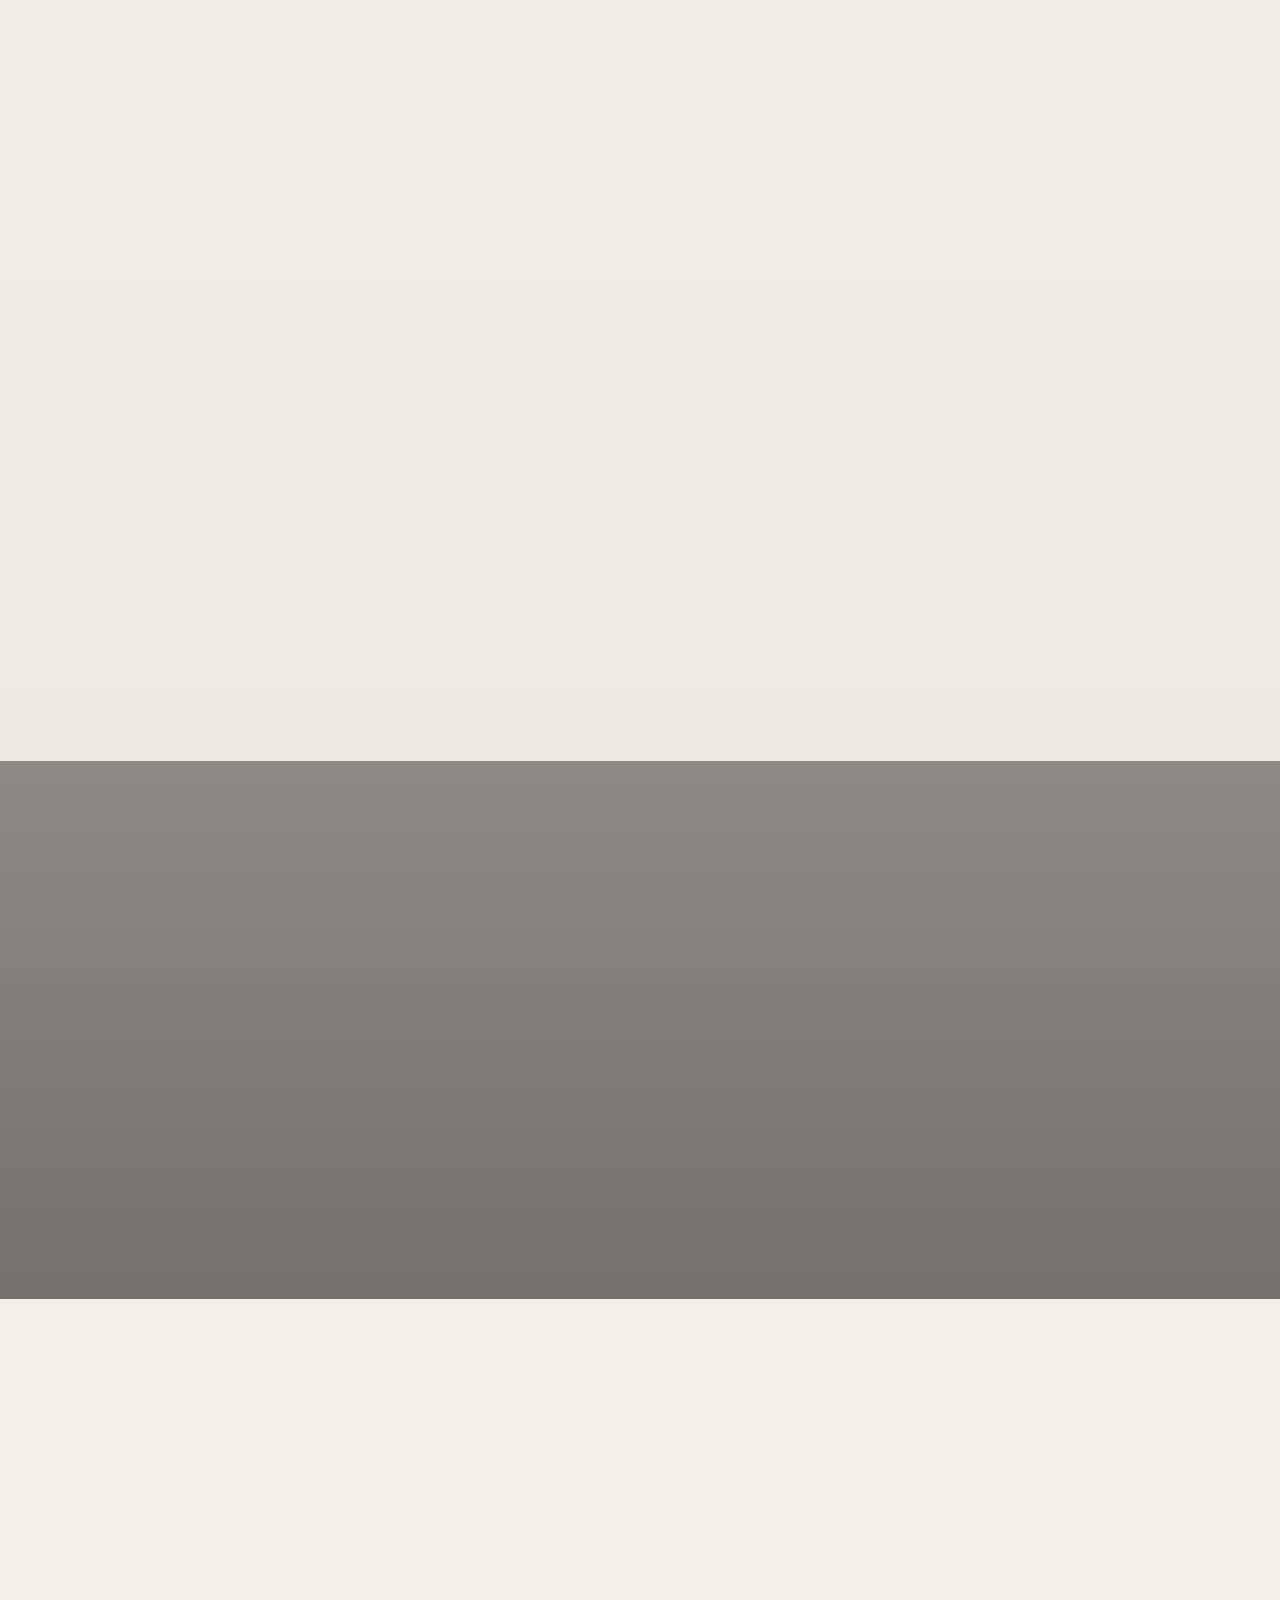
==== commit ab56af17: "v5: full-bleed imagery + Lagom-style motion - Immersive 84vh photo hero with slow scale-in - Full-bl" ====
--- a/index.html
+++ b/index.html
@@ -9,7 +9,7 @@
   <link rel="preconnect" href="https://fonts.googleapis.com">
   <link rel="preconnect" href="https://fonts.gstatic.com" crossorigin>
   <link href="https://fonts.googleapis.com/css2?family=Inter:wght@400;500;600;700&family=Mulish:wght@400;500;600;700;800;900&display=swap" rel="stylesheet">
-  <link rel="stylesheet" href="assets/styles.css?v=4">
+  <link rel="stylesheet" href="assets/styles.css?v=5">
 </head>
 <body>
   <div id="site-header"></div>
@@ -77,6 +77,15 @@
     </div>
   </section>
 
+  <!-- Full-bleed parallax band -->
+  <section class="fullbleed" style="--ph:url('img/real/house2.jpg');">
+    <div class="container reveal">
+      <span class="eyebrow" data-en="Since 1999">Seit 1999</span>
+      <h2 data-en="At home in Heidelberg &amp; the Rhein-Neckar region">Zuhause in Heidelberg &amp; der Rhein-Neckar-Region</h2>
+      <p data-en="Local knowledge, honest advice and a personal partner at your side — from the first viewing to the keys.">Ortskenntnis, ehrliche Beratung und eine persönliche Partnerin an Ihrer Seite – von der ersten Besichtigung bis zum Schlüssel.</p>
+    </div>
+  </section>
+
   <!-- Approach + about (combined) -->
   <section class="section">
     <div class="container split">
@@ -115,8 +124,8 @@
   </section>
 
   <div id="site-footer"></div>
-  <script src="assets/i18n.js?v=4"></script>
-  <script src="assets/site.js?v=4"></script>
-  <script src="assets/content.js?v=4"></script>
+  <script src="assets/i18n.js?v=5"></script>
+  <script src="assets/site.js?v=5"></script>
+  <script src="assets/content.js?v=5"></script>
 </body>
 </html>
--- a/assets/styles.css
+++ b/assets/styles.css
@@ -490,3 +490,94 @@
   .footer-grid { grid-template-columns: 1fr; }
   .step { grid-template-columns: 56px 1fr; gap: 18px; }
 }
+
+/* ============================================================
+   Lagom-style motion & full-bleed imagery (v5)
+   ============================================================ */
+
+/* Header hides on scroll-down, returns on scroll-up */
+.site-header { transition: transform .4s cubic-bezier(.4,0,.2,1), background .3s ease, box-shadow .3s ease; }
+.site-header.is-hidden { transform: translateY(-100%); }
+.site-header.is-scrolled { box-shadow: 0 8px 30px rgba(56,51,47,.07); }
+
+/* Immersive full-height hero */
+.hero { min-height: 84vh; display: flex; align-items: center; }
+.hero::before { transition: transform 1.6s cubic-bezier(.2,.6,.2,1); }
+.hero.is-ready::before { transform: scale(1.08); }
+
+/* Button fill-sweep on hover (left -> right) */
+.btn { position: relative; overflow: hidden; isolation: isolate; }
+.btn::before {
+  content: ""; position: absolute; inset: 0; z-index: -1; transform: scaleX(0); transform-origin: left;
+  transition: transform .45s cubic-bezier(.5,0,.1,1); background: var(--taupe-dark);
+}
+.btn:hover::before { transform: scaleX(1); }
+.btn--primary:hover { background: var(--taupe); transform: translateY(-2px); }
+.btn--gold::before, .btn--light::before { background: var(--cream); }
+.btn--light:hover { background: #fff; }
+.btn--ghost::before { background: var(--taupe); }
+.btn--ghost:hover { color: #fff; border-color: var(--taupe); }
+.btn--ghost-light::before { background: rgba(255,255,255,.18); }
+.btn--primary::before { background: var(--brown); }
+
+/* Nav underline grows from the left on hover */
+.nav-links a { position: relative; }
+.nav-links a::after {
+  content: ""; position: absolute; left: 14px; right: 14px; bottom: 7px; height: 1.5px; background: var(--taupe);
+  transform: scaleX(0); transform-origin: left; transition: transform .3s ease;
+}
+.nav-links a:hover::after, .nav-links a.active::after { transform: scaleX(1); }
+@media (max-width: 1080px) { .nav-links a::after { display: none; } }
+
+/* Image reveal: scale-down + clip wipe as it enters the viewport */
+.media-card img, .fullbleed-strip img { transition: transform 1.4s cubic-bezier(.2,.6,.2,1); }
+.reveal .media-card img { transform: scale(1.18); }
+.reveal.in .media-card img { transform: scale(1); }
+.media-card { clip-path: inset(0 0 0 0); }
+.reveal .media-card { clip-path: inset(0 100% 0 0); transition: clip-path 1.1s cubic-bezier(.7,0,.2,1); }
+.reveal.in .media-card { clip-path: inset(0 0 0 0); }
+.media-card:hover img { transform: scale(1.05); }
+
+/* Full-bleed parallax image band */
+.fullbleed {
+  position: relative; min-height: clamp(320px, 42vw, 540px); display: grid; place-items: center;
+  text-align: center; color: #fff; overflow: hidden;
+}
+.fullbleed::before {
+  content: ""; position: absolute; inset: -2px; z-index: 0;
+  background-image: var(--ph); background-size: cover; background-position: center; background-attachment: fixed;
+}
+.fullbleed::after {
+  content: ""; position: absolute; inset: 0; z-index: 0;
+  background: linear-gradient(180deg, rgba(40,36,32,.5), rgba(40,36,32,.62));
+}
+.fullbleed .container { position: relative; z-index: 1; }
+.fullbleed .eyebrow { color: rgba(255,255,255,.9); }
+.fullbleed .eyebrow::before { background: #fff; }
+.fullbleed h2 { color: #fff; max-width: 18ch; margin: 0 auto; }
+.fullbleed p { color: rgba(255,255,255,.9); max-width: 52ch; margin: 14px auto 0; font-size: 1.1rem; }
+@media (hover: none), (max-width: 760px) { .fullbleed::before { background-attachment: scroll; } }
+
+/* Listing image subtle reveal */
+.listing .listing-photo img { transition: transform 1.4s cubic-bezier(.2,.6,.2,1); }
+.reveal .listing .listing-photo img { transform: scale(1.12); }
+.reveal.in .listing .listing-photo img { transform: scale(1); }
+.listing:hover .listing-photo img { transform: scale(1.06); }
+
+/* ---------- Polish pass (v5) ---------- */
+.hero h1 { font-weight: 900; }
+.hero-actions .btn { box-shadow: 0 10px 30px rgba(20,15,10,.22); }
+/* staggered reveal for grids */
+.grid--3 > .reveal:nth-child(2) { transition-delay: .09s; }
+.grid--3 > .reveal:nth-child(3) { transition-delay: .18s; }
+.facts > .reveal:nth-child(2) { transition-delay: .09s; }
+.facts > .reveal:nth-child(3) { transition-delay: .18s; }
+/* refined card hover */
+.card { transition: transform .3s ease, box-shadow .3s ease, border-color .3s ease; }
+.card:hover { border-color: var(--line-strong); }
+.card .ico { transition: background .3s ease, transform .3s ease; }
+.card:hover .ico { background: var(--taupe); color: #fff; transform: rotate(-4deg); }
+/* listing price + badge polish */
+.listing-badge { box-shadow: 0 6px 18px rgba(40,36,32,.22); }
+/* smoother section dividers */
+.section--alt { border-top: 1px solid rgba(56,51,47,.05); border-bottom: 1px solid rgba(56,51,47,.05); }
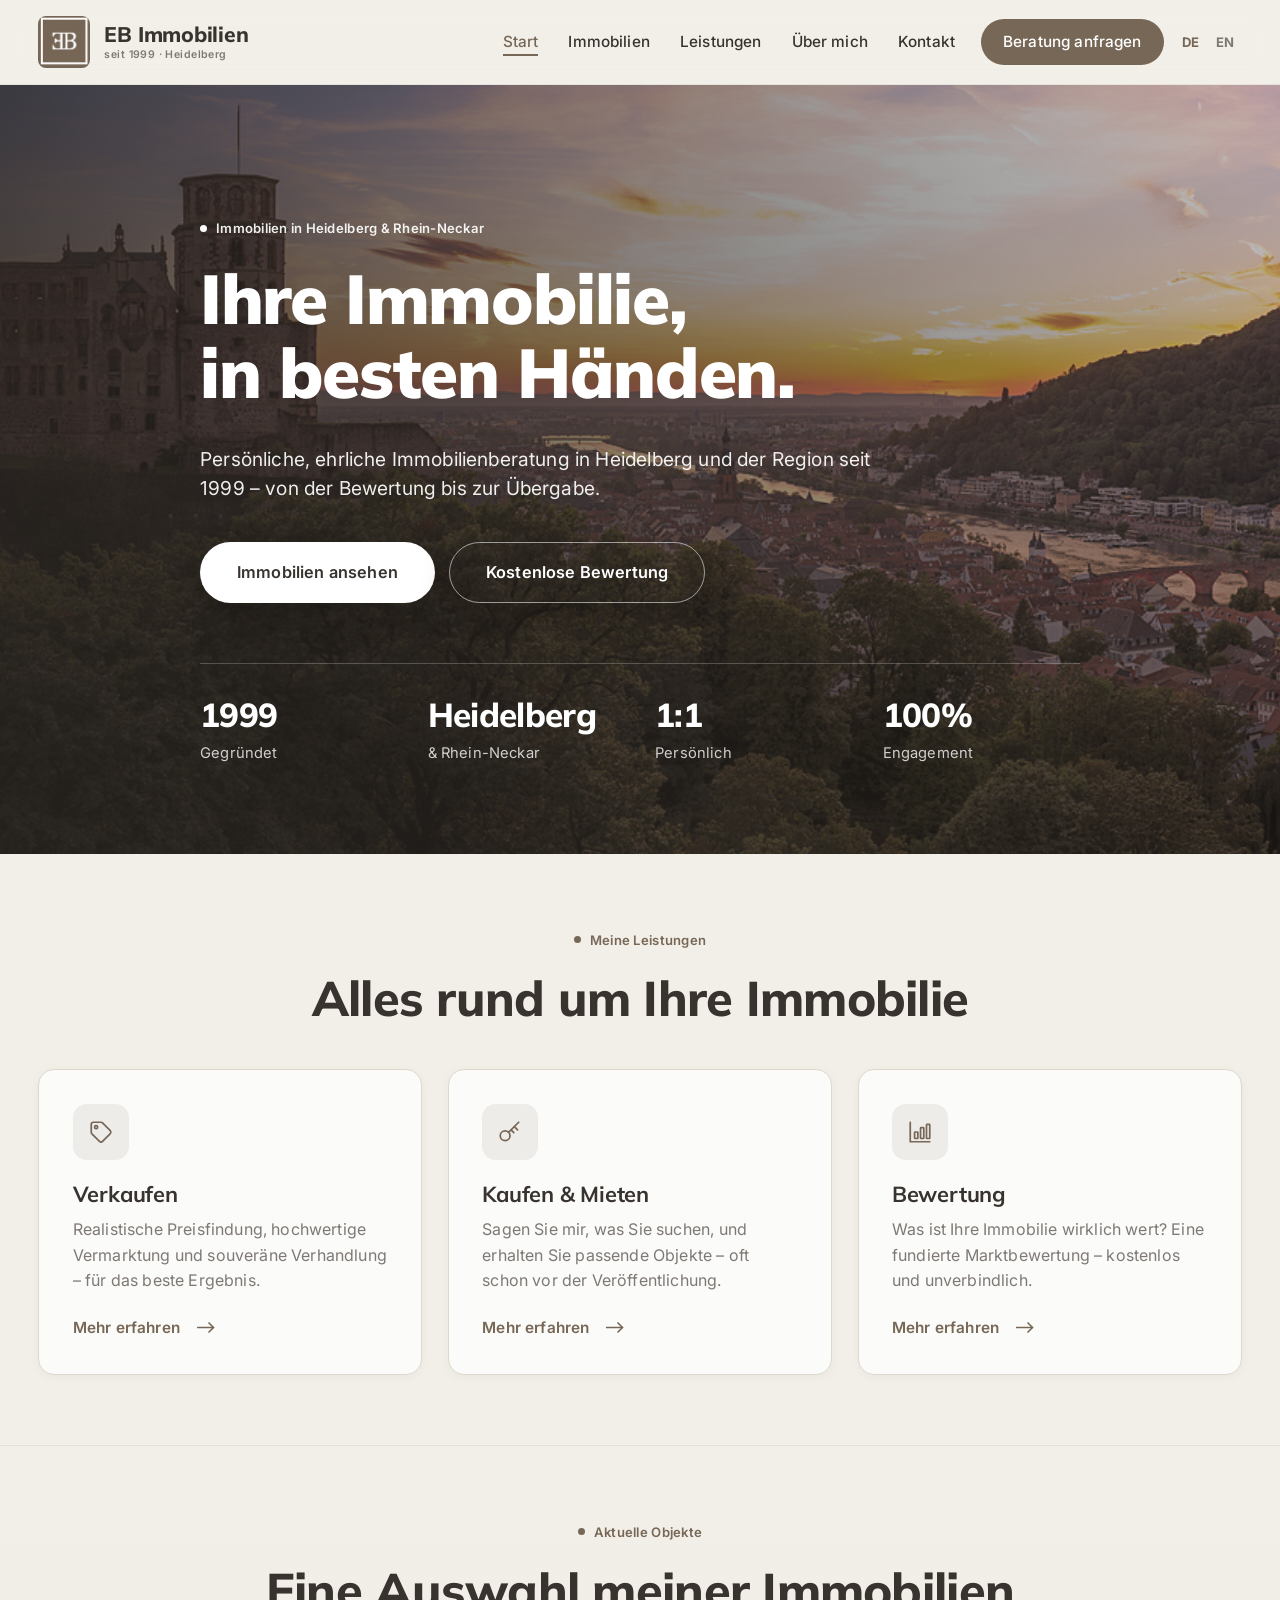
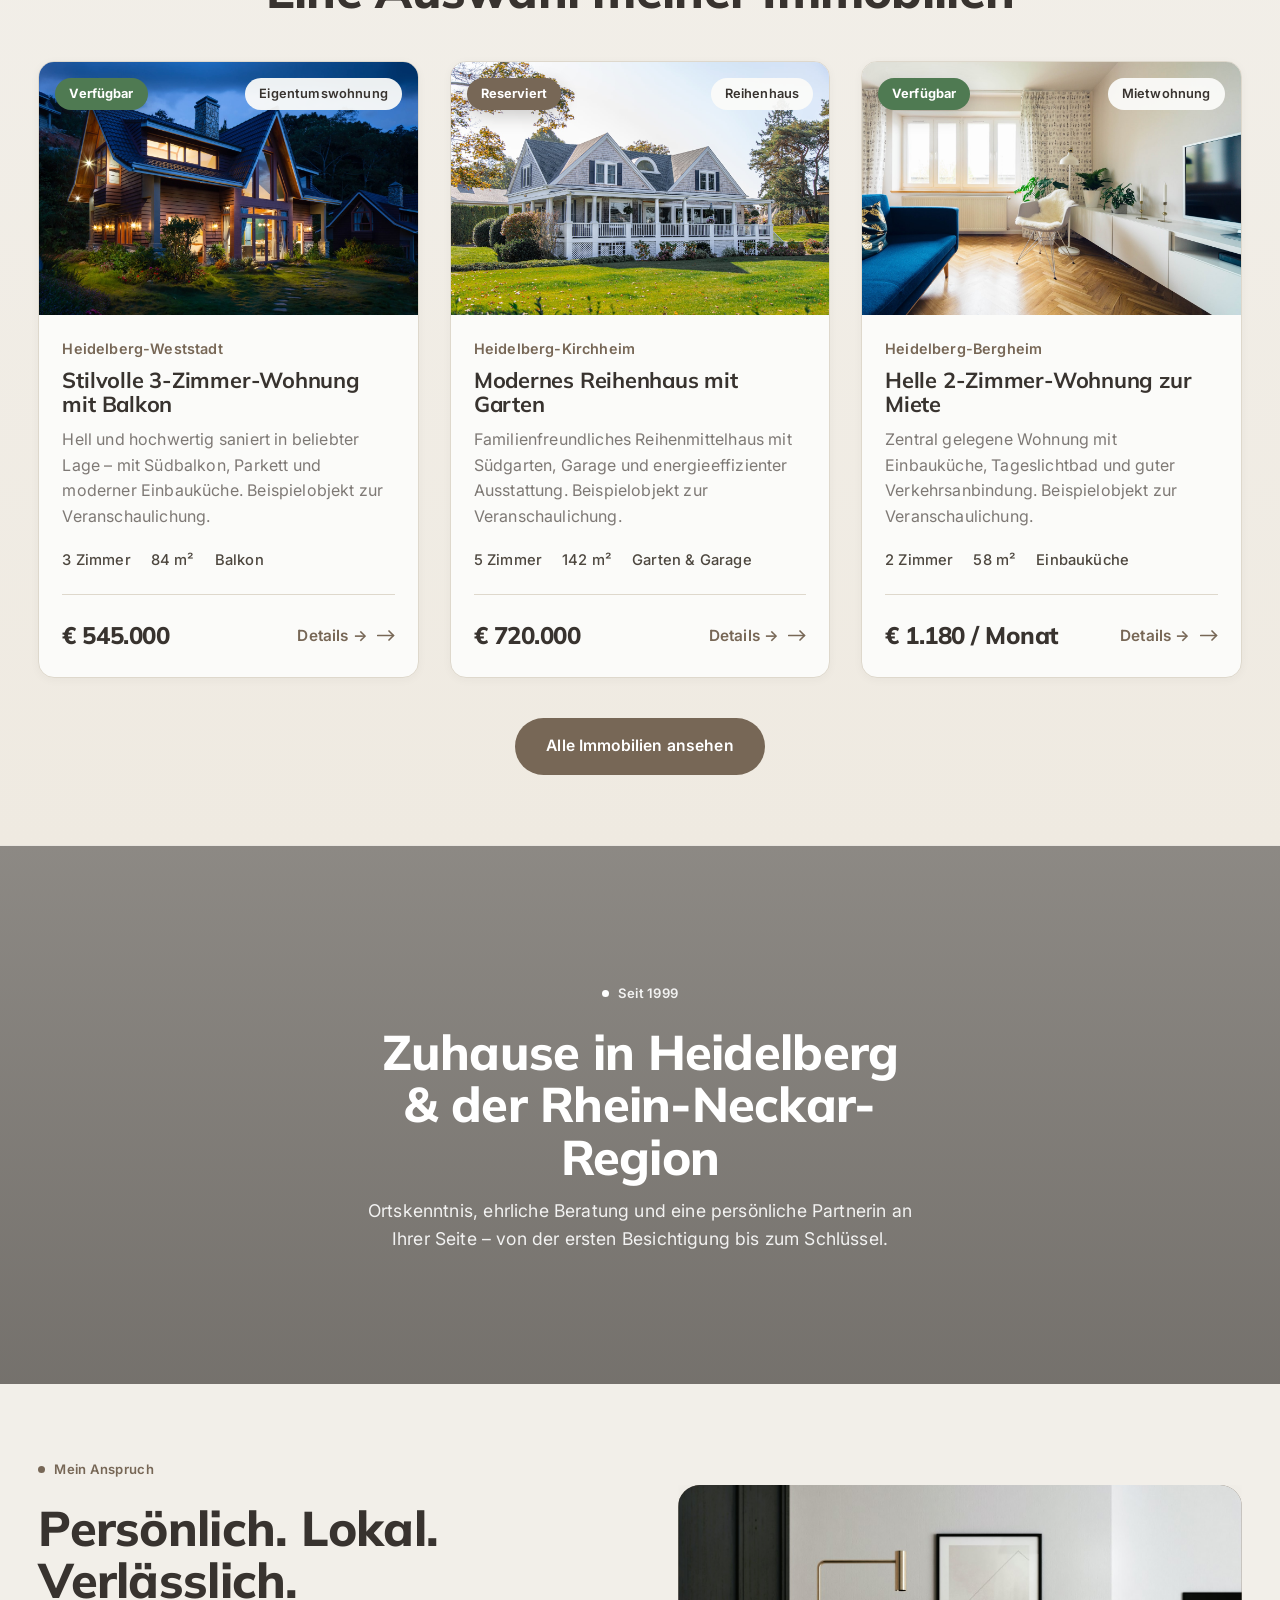
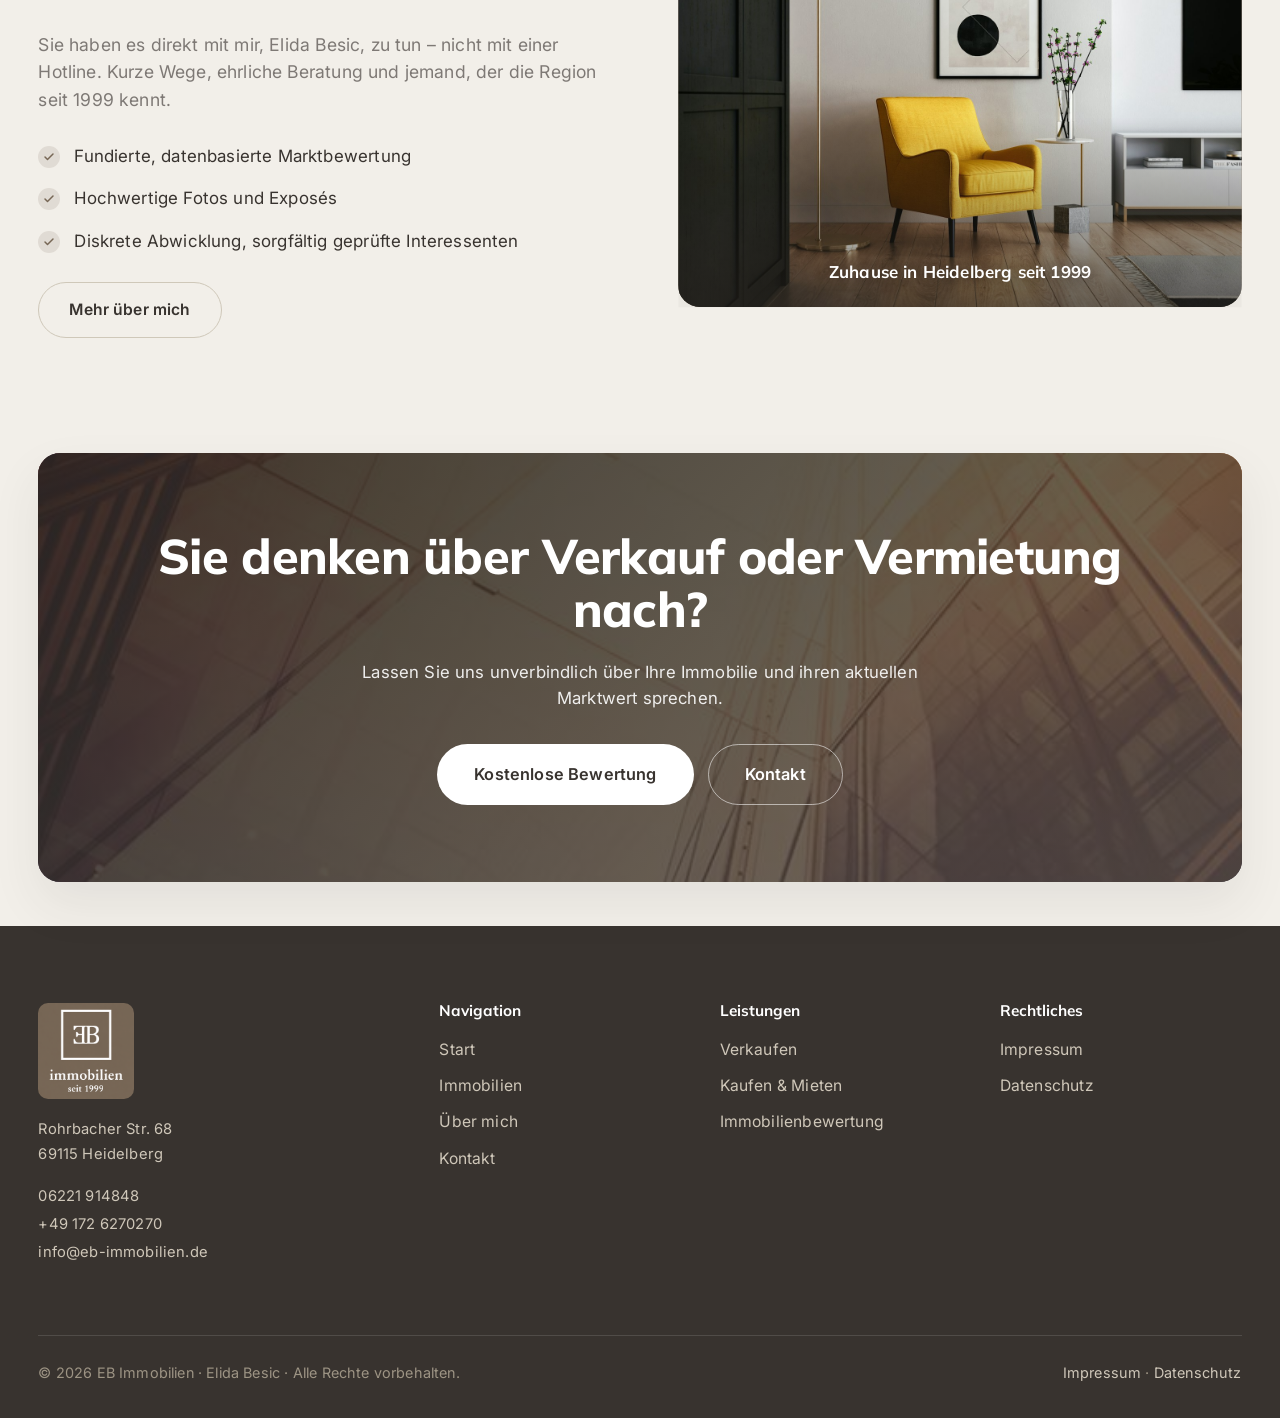
==== commit 5f7f6b56: "Fix blank page: rename colliding 'header' var; add reveal watchdog - site.js declared `const header`" ====
--- a/index.html
+++ b/index.html
@@ -2,6 +2,7 @@
 <html lang="de">
 <head>
   <meta charset="utf-8">
+  <script>document.documentElement.className+=" js";setTimeout(function(){document.documentElement.classList.contains("reveal-ready")||document.documentElement.classList.remove("js")},2500)</script>
   <meta name="viewport" content="width=device-width, initial-scale=1">
   <title>EB Immobilien – Elida Besic · Immobilienmaklerin in Heidelberg</title>
   <meta name="description" content="EB Immobilien – Elida Besic: persönliche Immobilienvermittlung in Heidelberg und der Rhein-Neckar-Region seit 1999. Verkauf, Vermietung und kostenlose Immobilienbewertung.">
@@ -9,7 +10,7 @@
   <link rel="preconnect" href="https://fonts.googleapis.com">
   <link rel="preconnect" href="https://fonts.gstatic.com" crossorigin>
   <link href="https://fonts.googleapis.com/css2?family=Inter:wght@400;500;600;700&family=Mulish:wght@400;500;600;700;800;900&display=swap" rel="stylesheet">
-  <link rel="stylesheet" href="assets/styles.css?v=5">
+  <link rel="stylesheet" href="assets/styles.css?v=7">
 </head>
 <body>
   <div id="site-header"></div>
@@ -124,8 +125,8 @@
   </section>
 
   <div id="site-footer"></div>
-  <script src="assets/i18n.js?v=5"></script>
-  <script src="assets/site.js?v=5"></script>
-  <script src="assets/content.js?v=5"></script>
+  <script src="assets/i18n.js?v=7"></script>
+  <script src="assets/site.js?v=7"></script>
+  <script src="assets/content.js?v=7"></script>
 </body>
 </html>
--- a/assets/styles.css
+++ b/assets/styles.css
@@ -408,11 +408,14 @@
   display: flex; justify-content: space-between; gap: 16px; flex-wrap: wrap; font-size: .9rem; color: #9d9484;
 }
 
-/* reveal animation */
-.reveal { opacity: 0; transform: translateY(30px); transition: opacity .8s ease, transform .8s ease; }
+/* reveal animation — only hidden when JS is active (.js on <html>), so content
+   never stays invisible if scripts fail */
+.reveal { transition: opacity .8s ease, transform .8s ease; }
+.js .reveal:not(.in) { opacity: 0; transform: translateY(30px); }
 .reveal.in { opacity: 1; transform: none; }
 @media (prefers-reduced-motion: reduce) {
-  .reveal { opacity: 1; transform: none; transition: none; }
+  .reveal, .js .reveal:not(.in) { opacity: 1; transform: none; transition: none; }
+  .js .reveal:not(.in) .media-card { clip-path: inset(0 0 0 0); }
   * { animation: none !important; scroll-behavior: auto !important; }
 }
 
@@ -529,13 +532,11 @@
 .nav-links a:hover::after, .nav-links a.active::after { transform: scaleX(1); }
 @media (max-width: 1080px) { .nav-links a::after { display: none; } }
 
-/* Image reveal: scale-down + clip wipe as it enters the viewport */
-.media-card img, .fullbleed-strip img { transition: transform 1.4s cubic-bezier(.2,.6,.2,1); }
-.reveal .media-card img { transform: scale(1.18); }
-.reveal.in .media-card img { transform: scale(1); }
-.media-card { clip-path: inset(0 0 0 0); }
-.reveal .media-card { clip-path: inset(0 100% 0 0); transition: clip-path 1.1s cubic-bezier(.7,0,.2,1); }
-.reveal.in .media-card { clip-path: inset(0 0 0 0); }
+/* Image reveal: scale-down + clip wipe as it enters the viewport (JS-gated) */
+.media-card img { transition: transform 1.4s cubic-bezier(.2,.6,.2,1); }
+.media-card { clip-path: inset(0 0 0 0); transition: clip-path 1.1s cubic-bezier(.7,0,.2,1); }
+.js .reveal:not(.in) .media-card img { transform: scale(1.18); }
+.js .reveal:not(.in) .media-card { clip-path: inset(0 100% 0 0); }
 .media-card:hover img { transform: scale(1.05); }
 
 /* Full-bleed parallax image band */
@@ -558,10 +559,9 @@
 .fullbleed p { color: rgba(255,255,255,.9); max-width: 52ch; margin: 14px auto 0; font-size: 1.1rem; }
 @media (hover: none), (max-width: 760px) { .fullbleed::before { background-attachment: scroll; } }
 
-/* Listing image subtle reveal */
+/* Listing image subtle reveal (JS-gated) */
 .listing .listing-photo img { transition: transform 1.4s cubic-bezier(.2,.6,.2,1); }
-.reveal .listing .listing-photo img { transform: scale(1.12); }
-.reveal.in .listing .listing-photo img { transform: scale(1); }
+.js .reveal:not(.in) .listing .listing-photo img { transform: scale(1.12); }
 .listing:hover .listing-photo img { transform: scale(1.06); }
 
 /* ---------- Polish pass (v5) ---------- */
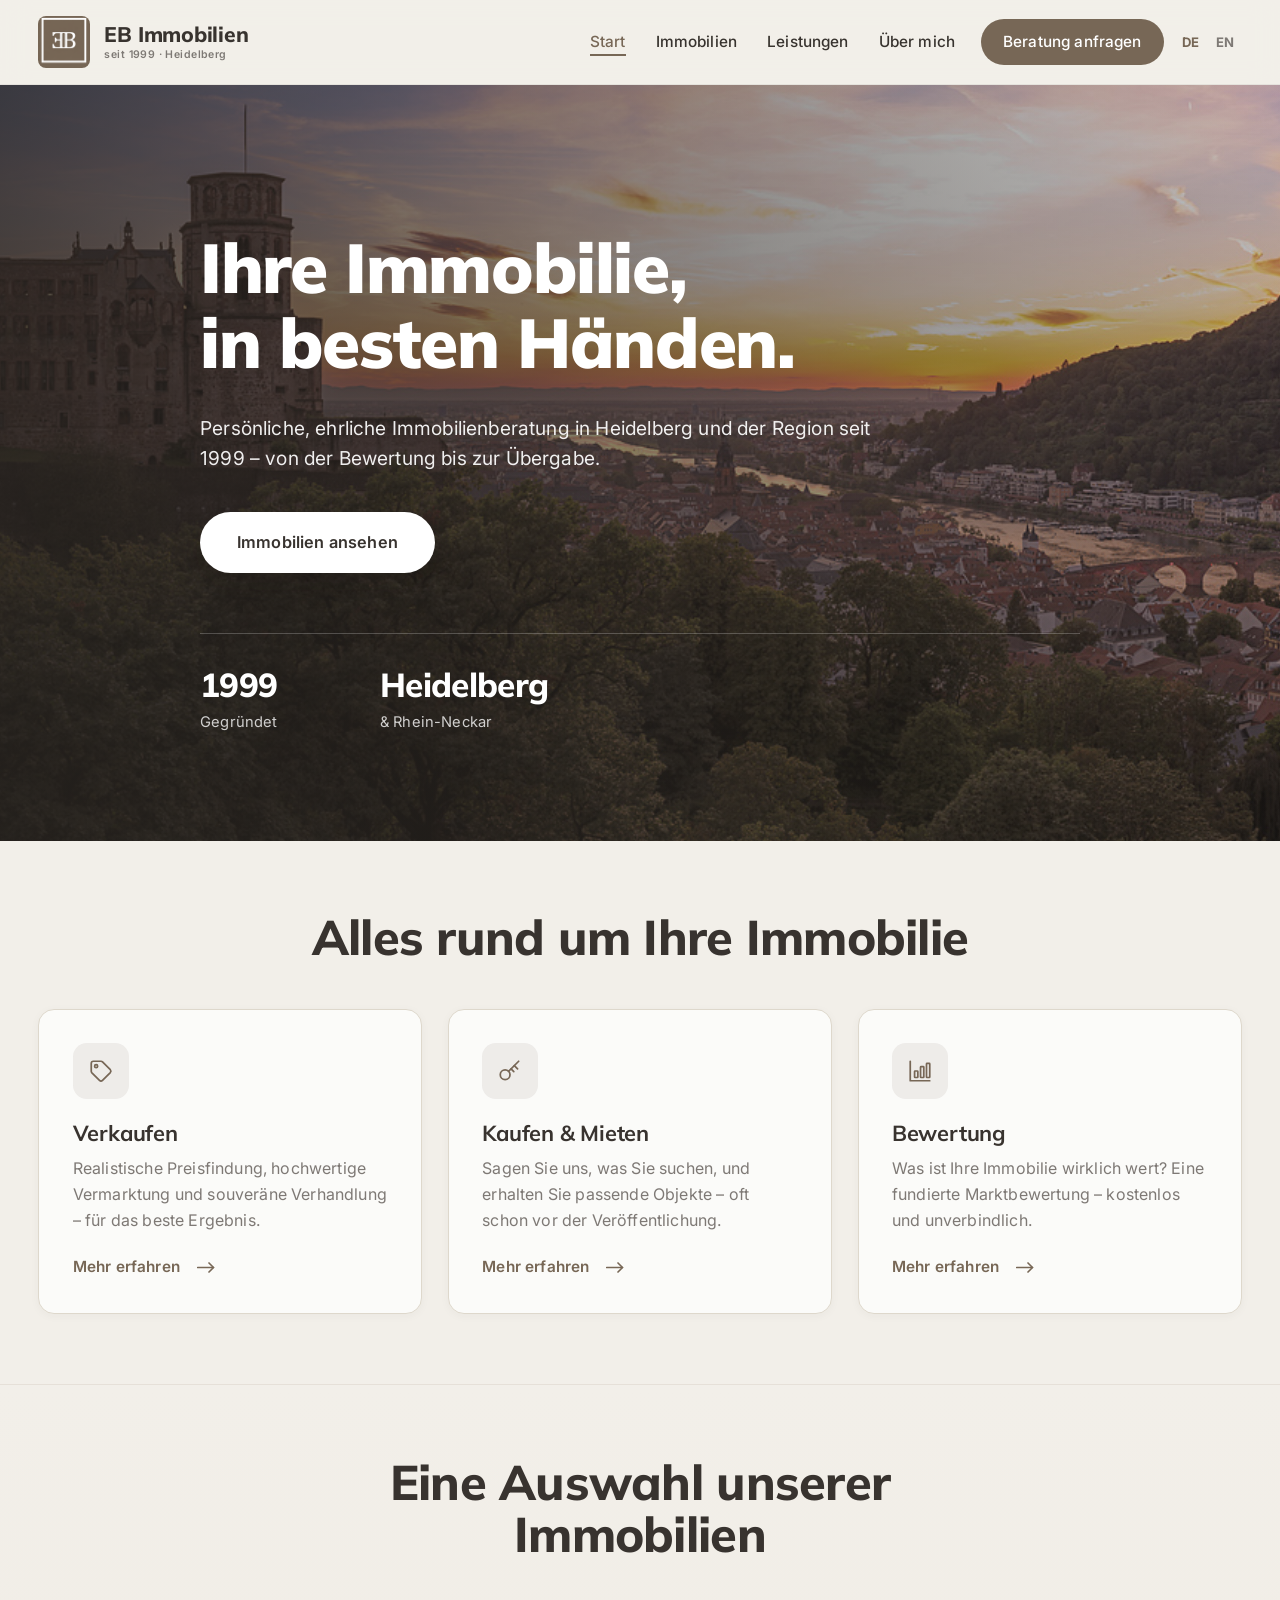
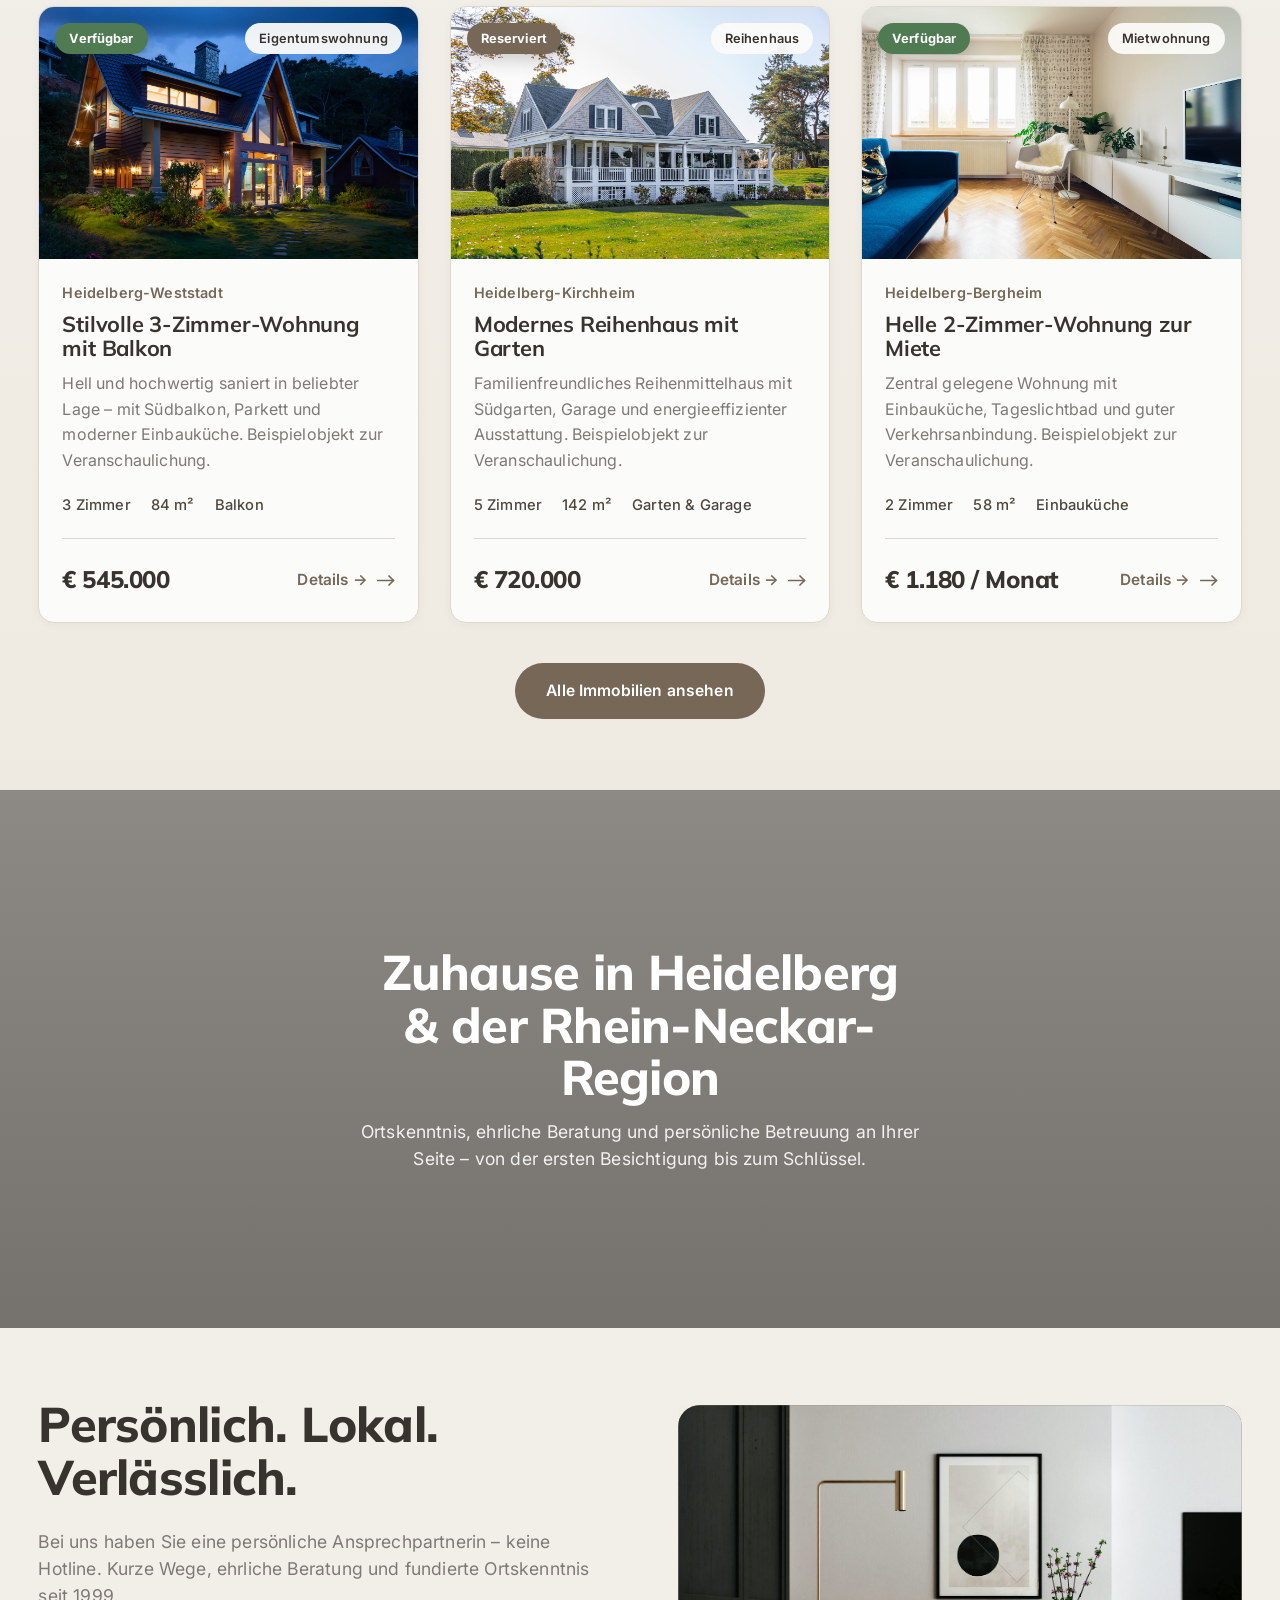
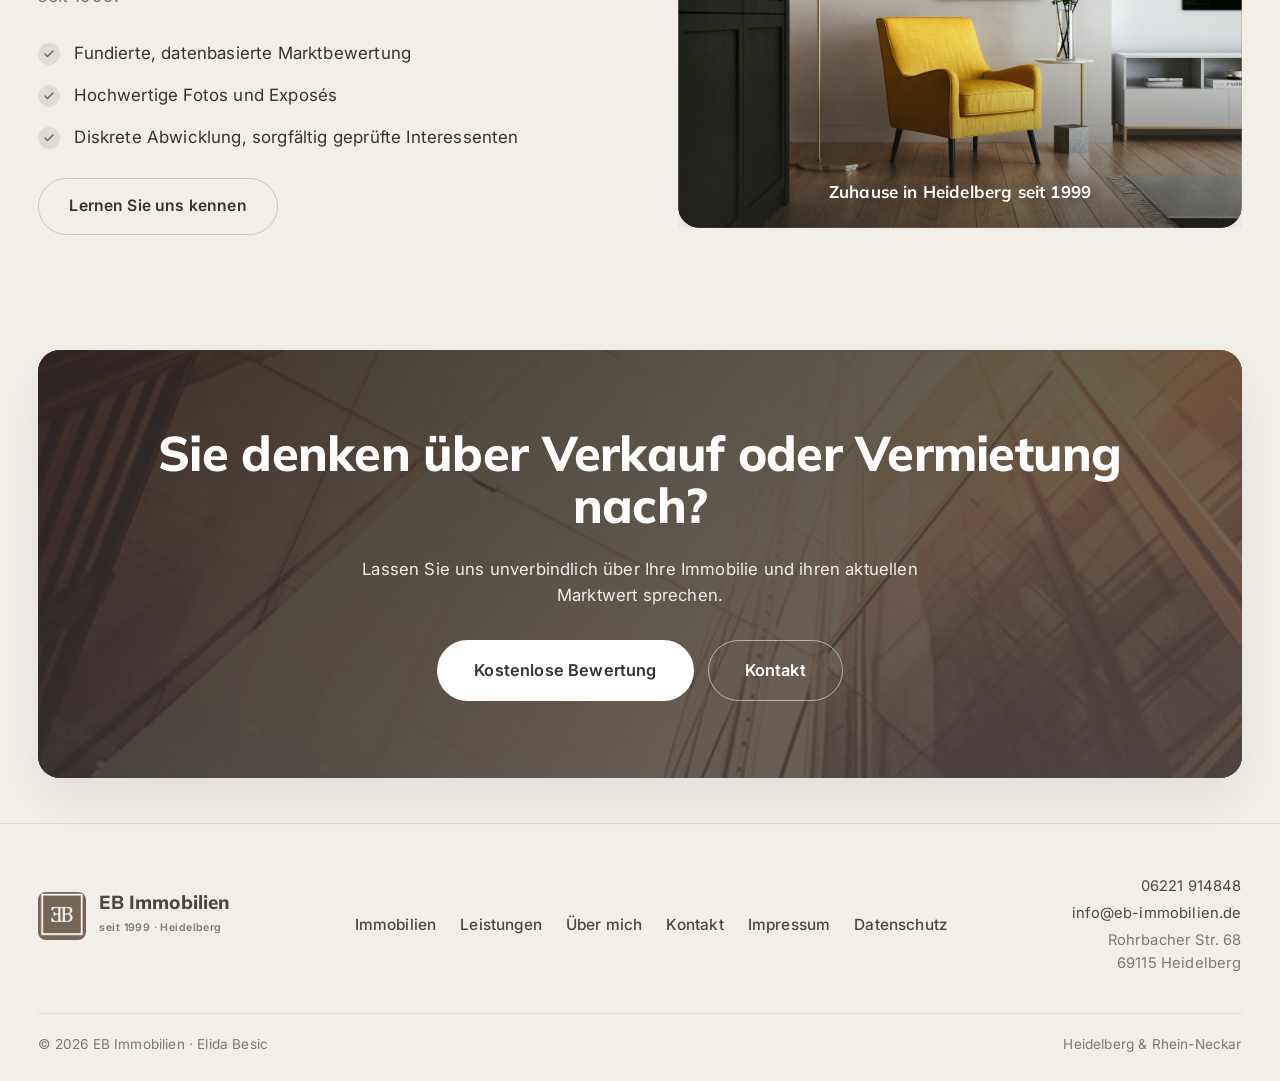
==== commit 540daa3f: "v8: declutter, slim light footer, plural tone, logo fix - Re-crop monogram so the logo is never cut " ====
--- a/index.html
+++ b/index.html
@@ -10,7 +10,7 @@
   <link rel="preconnect" href="https://fonts.googleapis.com">
   <link rel="preconnect" href="https://fonts.gstatic.com" crossorigin>
   <link href="https://fonts.googleapis.com/css2?family=Inter:wght@400;500;600;700&family=Mulish:wght@400;500;600;700;800;900&display=swap" rel="stylesheet">
-  <link rel="stylesheet" href="assets/styles.css?v=7">
+  <link rel="stylesheet" href="assets/styles.css?v=8">
 </head>
 <body>
   <div id="site-header"></div>
@@ -18,18 +18,14 @@
   <!-- Hero -->
   <section class="hero" data-eb-bg="hero" style="--ph:url('img/real/heidelberg.jpg');">
     <div class="container hero-inner">
-      <span class="eyebrow" data-en="Real estate in Heidelberg &amp; Rhein-Neckar">Immobilien in Heidelberg &amp; Rhein-Neckar</span>
       <h1 data-en-html="Your property,<br>in trusted hands.">Ihre Immobilie,<br>in besten Händen.</h1>
       <p data-en="Personal, honest property advice in Heidelberg and the region since 1999 — from valuation to handover.">Persönliche, ehrliche Immobilienberatung in Heidelberg und der Region seit 1999 – von der Bewertung bis zur Übergabe.</p>
       <div class="hero-actions">
         <a class="btn btn--light btn--lg" href="immobilien.html" data-en="View properties">Immobilien ansehen</a>
-        <a class="btn btn--ghost-light btn--lg" href="leistungen.html#bewertung" data-en="Free valuation">Kostenlose Bewertung</a>
       </div>
       <div class="hero-stats">
         <div><div class="num">1999</div><div class="lbl" data-en="Established">Gegründet</div></div>
         <div><div class="num">Heidelberg</div><div class="lbl" data-en="&amp; Rhein-Neckar">&amp; Rhein-Neckar</div></div>
-        <div><div class="num">1:1</div><div class="lbl" data-en="Personal service">Persönlich</div></div>
-        <div><div class="num">100%</div><div class="lbl" data-en="Commitment">Engagement</div></div>
       </div>
     </div>
   </section>
@@ -38,7 +34,6 @@
   <section class="section">
     <div class="container">
       <div class="section-head reveal">
-        <span class="eyebrow" data-en="What I do">Meine Leistungen</span>
         <h2 data-en="Everything around your property">Alles rund um Ihre Immobilie</h2>
       </div>
       <div class="grid grid--3">
@@ -51,7 +46,7 @@
         <a class="card reveal" href="leistungen.html#kaufen">
           <span class="ico"><svg width="26" height="26"><use href="assets/icons.svg#key"></use></svg></span>
           <h3 data-en="Buying &amp; renting">Kaufen &amp; Mieten</h3>
-          <p data-en="Tell me what you are looking for and receive matching properties — often before they go public.">Sagen Sie mir, was Sie suchen, und erhalten Sie passende Objekte – oft schon vor der Veröffentlichung.</p>
+          <p data-en="Tell us what you are looking for and receive matching properties — often before they go public.">Sagen Sie uns, was Sie suchen, und erhalten Sie passende Objekte – oft schon vor der Veröffentlichung.</p>
           <span class="more" data-en="Learn more">Mehr erfahren</span>
         </a>
         <a class="card reveal" href="leistungen.html#bewertung">
@@ -68,8 +63,7 @@
   <section class="section section--alt">
     <div class="container">
       <div class="section-head reveal">
-        <span class="eyebrow" data-en="Current properties">Aktuelle Objekte</span>
-        <h2 data-en="A selection of my properties">Eine Auswahl meiner Immobilien</h2>
+        <h2 data-en="A selection of our properties">Eine Auswahl unserer Immobilien</h2>
       </div>
       <div id="featured-listings" class="listing-grid reveal"></div>
       <div style="text-align:center;margin-top:40px;" class="reveal">
@@ -81,9 +75,8 @@
   <!-- Full-bleed parallax band -->
   <section class="fullbleed" style="--ph:url('img/real/house2.jpg');">
     <div class="container reveal">
-      <span class="eyebrow" data-en="Since 1999">Seit 1999</span>
       <h2 data-en="At home in Heidelberg &amp; the Rhein-Neckar region">Zuhause in Heidelberg &amp; der Rhein-Neckar-Region</h2>
-      <p data-en="Local knowledge, honest advice and a personal partner at your side — from the first viewing to the keys.">Ortskenntnis, ehrliche Beratung und eine persönliche Partnerin an Ihrer Seite – von der ersten Besichtigung bis zum Schlüssel.</p>
+      <p data-en="Local knowledge, honest advice and personal guidance at your side — from the first viewing to the keys.">Ortskenntnis, ehrliche Beratung und persönliche Betreuung an Ihrer Seite – von der ersten Besichtigung bis zum Schlüssel.</p>
     </div>
   </section>
 
@@ -91,15 +84,14 @@
   <section class="section">
     <div class="container split">
       <div class="reveal">
-        <span class="eyebrow" data-en="My approach">Mein Anspruch</span>
         <h2 data-en="Personal. Local. Reliable.">Persönlich. Lokal. Verlässlich.</h2>
-        <p class="lead" data-en="You deal directly with me, Elida Besic — not a call centre. Short paths, honest advice and someone who has known the region since 1999.">Sie haben es direkt mit mir, Elida Besic, zu tun – nicht mit einer Hotline. Kurze Wege, ehrliche Beratung und jemand, der die Region seit 1999 kennt.</p>
+        <p class="lead" data-en="With us you have a personal contact — not a call centre. Short paths, honest advice and sound local knowledge since 1999.">Bei uns haben Sie eine persönliche Ansprechpartnerin – keine Hotline. Kurze Wege, ehrliche Beratung und fundierte Ortskenntnis seit 1999.</p>
         <ul class="checklist">
           <li data-en="Well-founded, data-based market valuation">Fundierte, datenbasierte Marktbewertung</li>
           <li data-en="High-quality photos and exposés">Hochwertige Fotos und Exposés</li>
           <li data-en="Discreet handling, carefully vetted prospects">Diskrete Abwicklung, sorgfältig geprüfte Interessenten</li>
         </ul>
-        <a class="btn btn--ghost" href="ueber-mich.html" style="margin-top:28px;" data-en="More about me">Mehr über mich</a>
+        <a class="btn btn--ghost" href="ueber-mich.html" style="margin-top:28px;" data-en="Get to know us">Lernen Sie uns kennen</a>
       </div>
       <div class="split-media reveal">
         <div class="media-card">
@@ -125,8 +117,8 @@
   </section>
 
   <div id="site-footer"></div>
-  <script src="assets/i18n.js?v=7"></script>
-  <script src="assets/site.js?v=7"></script>
-  <script src="assets/content.js?v=7"></script>
+  <script src="assets/i18n.js?v=8"></script>
+  <script src="assets/site.js?v=8"></script>
+  <script src="assets/content.js?v=8"></script>
 </body>
 </html>
--- a/assets/styles.css
+++ b/assets/styles.css
@@ -581,3 +581,40 @@
 .listing-badge { box-shadow: 0 6px 18px rgba(40,36,32,.22); }
 /* smoother section dividers */
 .section--alt { border-top: 1px solid rgba(56,51,47,.05); border-bottom: 1px solid rgba(56,51,47,.05); }
+
+/* ============================================================
+   v8 — declutter + slim footer (light, matches header)
+   ============================================================ */
+/* Slimmer sub-page heroes */
+.page-hero { padding: clamp(52px, 5vw, 84px) 0 clamp(44px, 4vw, 68px); }
+.page-hero h1 { margin-bottom: 14px; }
+
+/* Hero now has 2 stats — sit them together, left aligned */
+.hero-stats { grid-template-columns: repeat(2, auto); justify-content: start; gap: clamp(44px, 8vw, 110px); }
+@media (max-width: 560px) { .hero-stats { grid-template-columns: 1fr 1fr; gap: 30px; } }
+
+/* Light, slim footer matching the header */
+.site-footer {
+  background: var(--cream); color: var(--brown);
+  padding: clamp(40px, 4vw, 60px) 0 26px; border-top: 1px solid rgba(56,51,47,.1);
+}
+.site-footer a { color: var(--brown-soft); }
+.site-footer a:hover { color: var(--taupe); }
+.footer-main { display: flex; align-items: center; justify-content: space-between; gap: 28px 40px; flex-wrap: wrap; }
+.footer-brand { display: flex; align-items: center; gap: 13px; color: var(--ink); }
+.footer-brand:hover { color: var(--ink); }
+.footer-brand .brand-logo { width: 48px; height: 48px; border-radius: 8px; flex: none; object-fit: contain; }
+.footer-brand .name { font-family: var(--display); font-weight: 800; font-size: 1.18rem; line-height: 1.05; display: block; }
+.footer-brand small { font-size: .66rem; font-weight: 600; color: var(--muted); letter-spacing: .04em; }
+.footer-links { display: flex; flex-wrap: wrap; gap: 8px 24px; font-size: .96rem; font-weight: 500; }
+.footer-links a::after { display: none; }
+.footer-contact { display: flex; flex-direction: column; gap: 4px; font-size: .92rem; text-align: right; }
+.footer-contact span { color: var(--muted); }
+.footer-bottom {
+  border-top: 1px solid rgba(56,51,47,.1); margin-top: clamp(26px, 3vw, 40px); padding-top: 20px;
+  display: flex; justify-content: space-between; gap: 16px; flex-wrap: wrap; font-size: .85rem; color: var(--muted);
+}
+@media (max-width: 760px) {
+  .footer-main { flex-direction: column; align-items: flex-start; gap: 22px; }
+  .footer-contact { text-align: left; }
+}
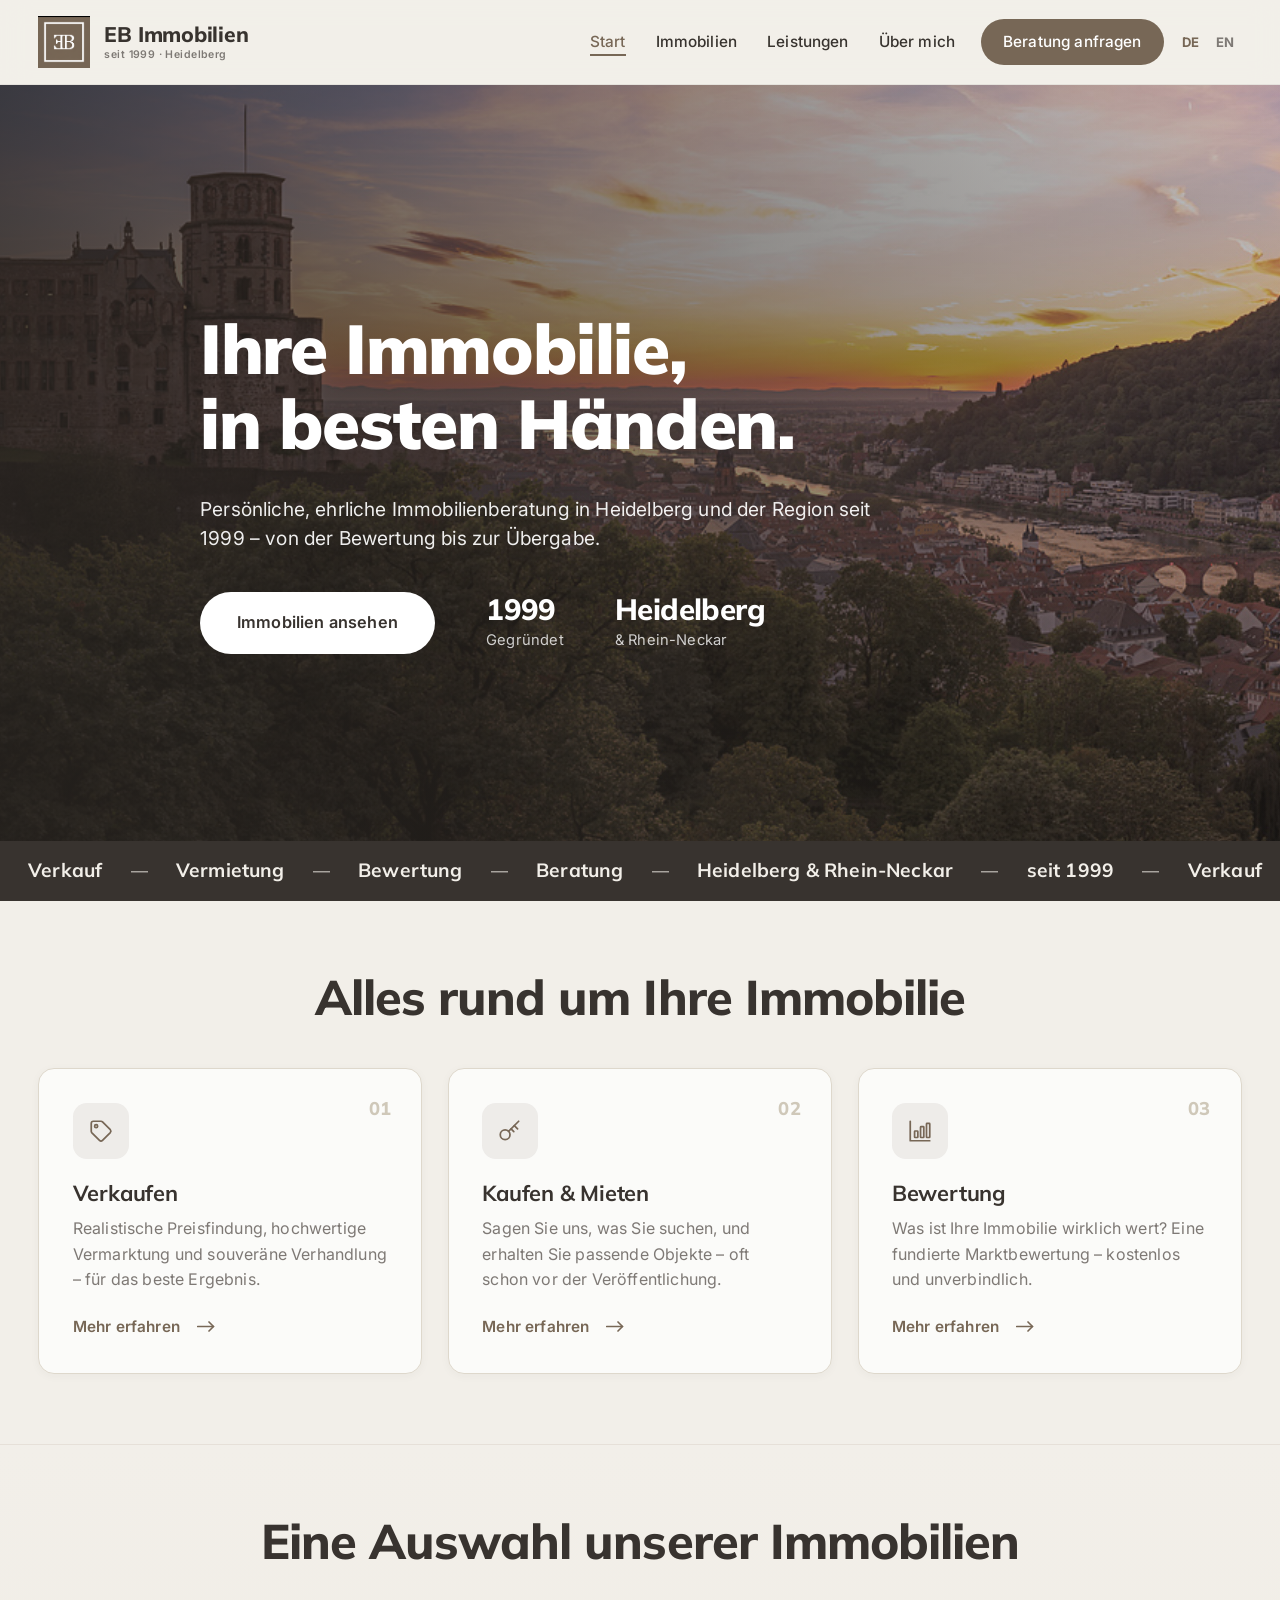
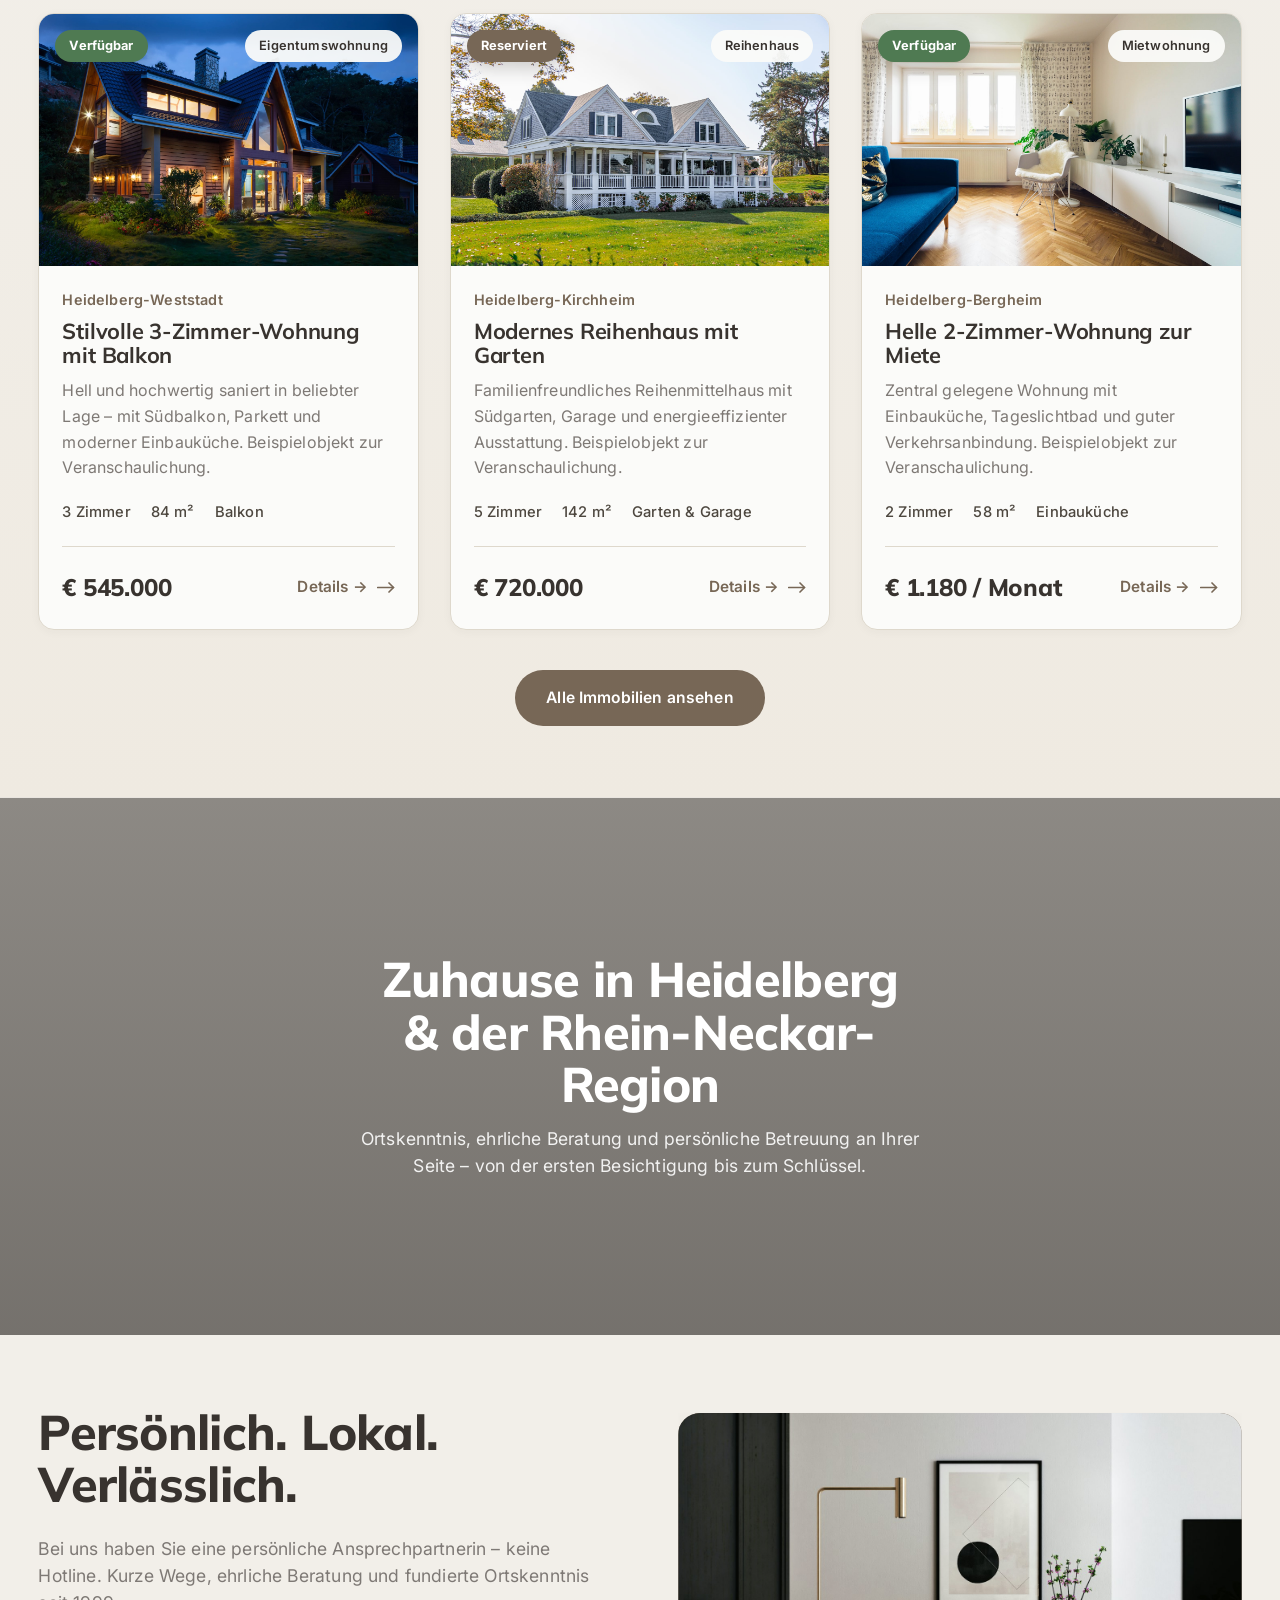
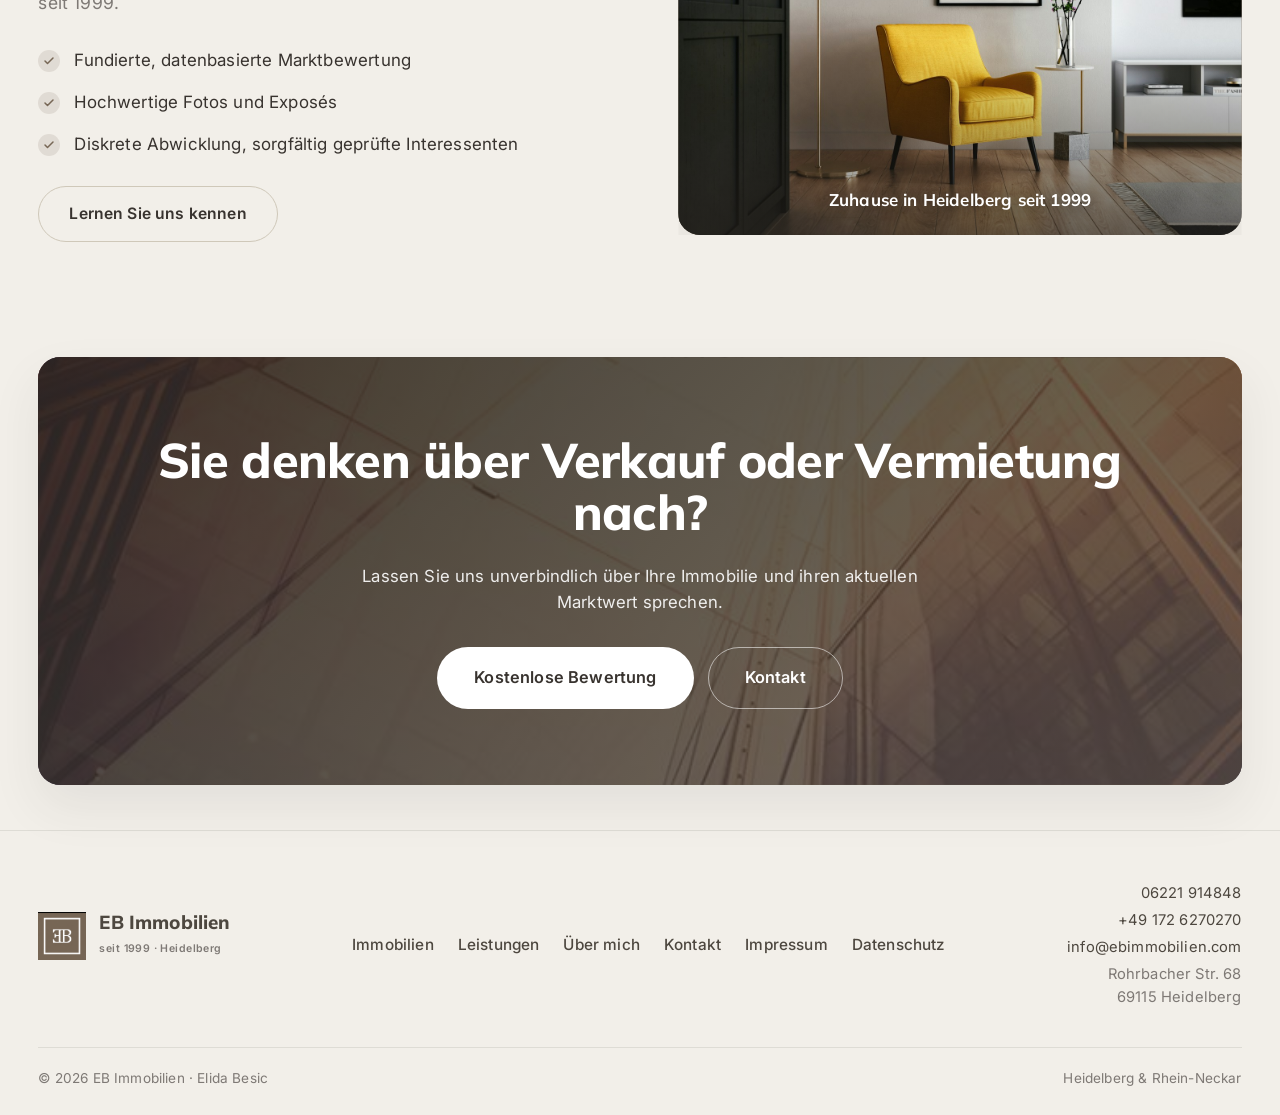
==== commit a245b360: "v9: inline hero stats, ticker band, square logo, email + footer updates - Hero: 1999 & Heidelberg no" ====
--- a/index.html
+++ b/index.html
@@ -10,7 +10,7 @@
   <link rel="preconnect" href="https://fonts.googleapis.com">
   <link rel="preconnect" href="https://fonts.gstatic.com" crossorigin>
   <link href="https://fonts.googleapis.com/css2?family=Inter:wght@400;500;600;700&family=Mulish:wght@400;500;600;700;800;900&display=swap" rel="stylesheet">
-  <link rel="stylesheet" href="assets/styles.css?v=8">
+  <link rel="stylesheet" href="assets/styles.css?v=9">
 </head>
 <body>
   <div id="site-header"></div>
@@ -20,15 +20,23 @@
     <div class="container hero-inner">
       <h1 data-en-html="Your property,<br>in trusted hands.">Ihre Immobilie,<br>in besten Händen.</h1>
       <p data-en="Personal, honest property advice in Heidelberg and the region since 1999 — from valuation to handover.">Persönliche, ehrliche Immobilienberatung in Heidelberg und der Region seit 1999 – von der Bewertung bis zur Übergabe.</p>
-      <div class="hero-actions">
+      <div class="hero-cta-row">
         <a class="btn btn--light btn--lg" href="immobilien.html" data-en="View properties">Immobilien ansehen</a>
-      </div>
-      <div class="hero-stats">
-        <div><div class="num">1999</div><div class="lbl" data-en="Established">Gegründet</div></div>
-        <div><div class="num">Heidelberg</div><div class="lbl" data-en="&amp; Rhein-Neckar">&amp; Rhein-Neckar</div></div>
+        <div class="hero-stats">
+          <div><div class="num">1999</div><div class="lbl" data-en="Established">Gegründet</div></div>
+          <div><div class="num">Heidelberg</div><div class="lbl" data-en="&amp; Rhein-Neckar">&amp; Rhein-Neckar</div></div>
+        </div>
       </div>
     </div>
   </section>
+
+  <!-- Trust ticker -->
+  <div class="ticker" aria-hidden="true">
+    <div class="ticker-track">
+      <span data-en="Sales">Verkauf</span><i>—</i><span data-en="Letting">Vermietung</span><i>—</i><span data-en="Valuation">Bewertung</span><i>—</i><span data-en="Consulting">Beratung</span><i>—</i><span>Heidelberg &amp; Rhein-Neckar</span><i>—</i><span data-en="since 1999">seit 1999</span><i>—</i>
+      <span data-en="Sales">Verkauf</span><i>—</i><span data-en="Letting">Vermietung</span><i>—</i><span data-en="Valuation">Bewertung</span><i>—</i><span data-en="Consulting">Beratung</span><i>—</i><span>Heidelberg &amp; Rhein-Neckar</span><i>—</i><span data-en="since 1999">seit 1999</span><i>—</i>
+    </div>
+  </div>
 
   <!-- Services -->
   <section class="section">
@@ -117,8 +125,8 @@
   </section>
 
   <div id="site-footer"></div>
-  <script src="assets/i18n.js?v=8"></script>
-  <script src="assets/site.js?v=8"></script>
-  <script src="assets/content.js?v=8"></script>
+  <script src="assets/i18n.js?v=9"></script>
+  <script src="assets/site.js?v=9"></script>
+  <script src="assets/content.js?v=9"></script>
 </body>
 </html>
--- a/assets/styles.css
+++ b/assets/styles.css
@@ -618,3 +618,42 @@
   .footer-main { flex-direction: column; align-items: flex-start; gap: 22px; }
   .footer-contact { text-align: left; }
 }
+
+/* ============================================================
+   v9 — crisp logo, inline hero stats, ticker, editorial polish
+   ============================================================ */
+/* Square, crisp logo (no rounded edges) */
+.brand-logo, .footer-brand .brand-logo { border-radius: 0; }
+
+/* Hero: stats sit inline, right next to the button (no divider line) */
+.hero-cta-row { display: flex; align-items: center; gap: clamp(26px, 4vw, 60px); flex-wrap: wrap; margin-top: 38px; }
+.hero-cta-row .hero-stats { margin: 0; padding: 0; border: none; max-width: none; grid-template-columns: repeat(2, auto); gap: clamp(26px, 4vw, 52px); }
+.hero-cta-row .hero-stats .num { font-size: clamp(1.7rem, 2.3vw, 2.4rem); }
+.hero-cta-row .hero-stats .lbl { margin-top: 5px; }
+@media (max-width: 560px) { .hero-cta-row { gap: 24px; } .hero-cta-row .hero-stats { gap: 30px; } }
+
+/* Moving trust ticker under the hero */
+.ticker { background: var(--brown); color: var(--cream); overflow: hidden; }
+.ticker-track { display: inline-flex; align-items: center; width: max-content; animation: ticker 34s linear infinite; padding: 15px 0; }
+.ticker span { font-family: var(--display); font-weight: 700; font-size: clamp(1rem, 1.5vw, 1.45rem); white-space: nowrap; padding: 0 clamp(18px, 2.2vw, 40px); color: var(--cream); }
+.ticker i { color: var(--taupe-light); font-style: normal; opacity: .65; }
+.ticker:hover .ticker-track { animation-play-state: paused; }
+@keyframes ticker { from { transform: translateX(0); } to { transform: translateX(-50%); } }
+@media (prefers-reduced-motion: reduce) { .ticker-track { animation: none; } }
+
+/* Editorial index numbers on the service cards */
+.grid--3 { counter-reset: svc; }
+.grid--3 > .card { counter-increment: svc; }
+.grid--3 > .card::after {
+  content: "0" counter(svc); position: absolute; top: 26px; right: 30px;
+  font-family: var(--display); font-weight: 800; font-size: 1.15rem; color: var(--line-strong); letter-spacing: .02em;
+}
+
+/* Refined card + listing hover */
+.card { border-color: var(--line); }
+.listing-price { letter-spacing: -.01em; }
+.listing-photo::after { content: ""; position: absolute; inset: 0; background: linear-gradient(180deg, transparent 60%, rgba(40,36,32,.28)); opacity: 0; transition: opacity .3s ease; }
+.listing:hover .listing-photo::after { opacity: 1; }
+
+/* A touch more presence on the section headings */
+.section-head h2 { letter-spacing: -0.02em; }
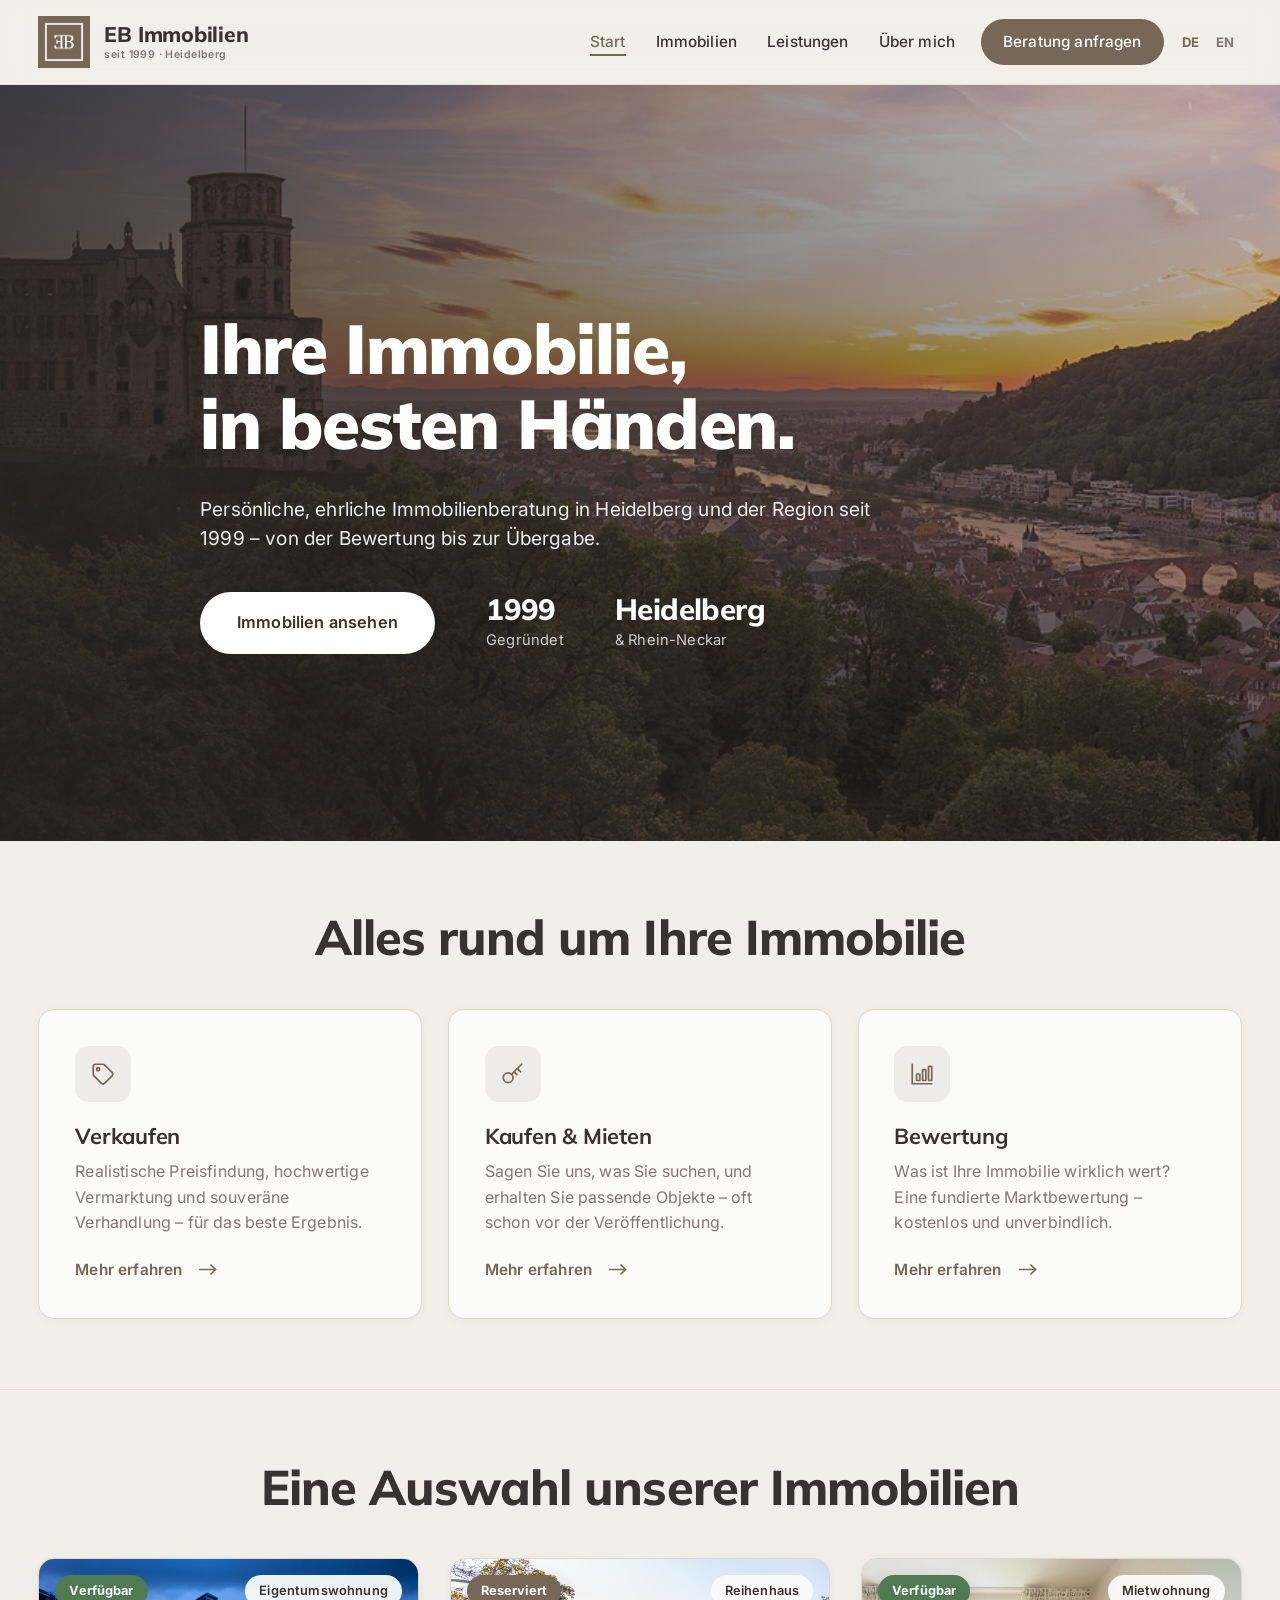
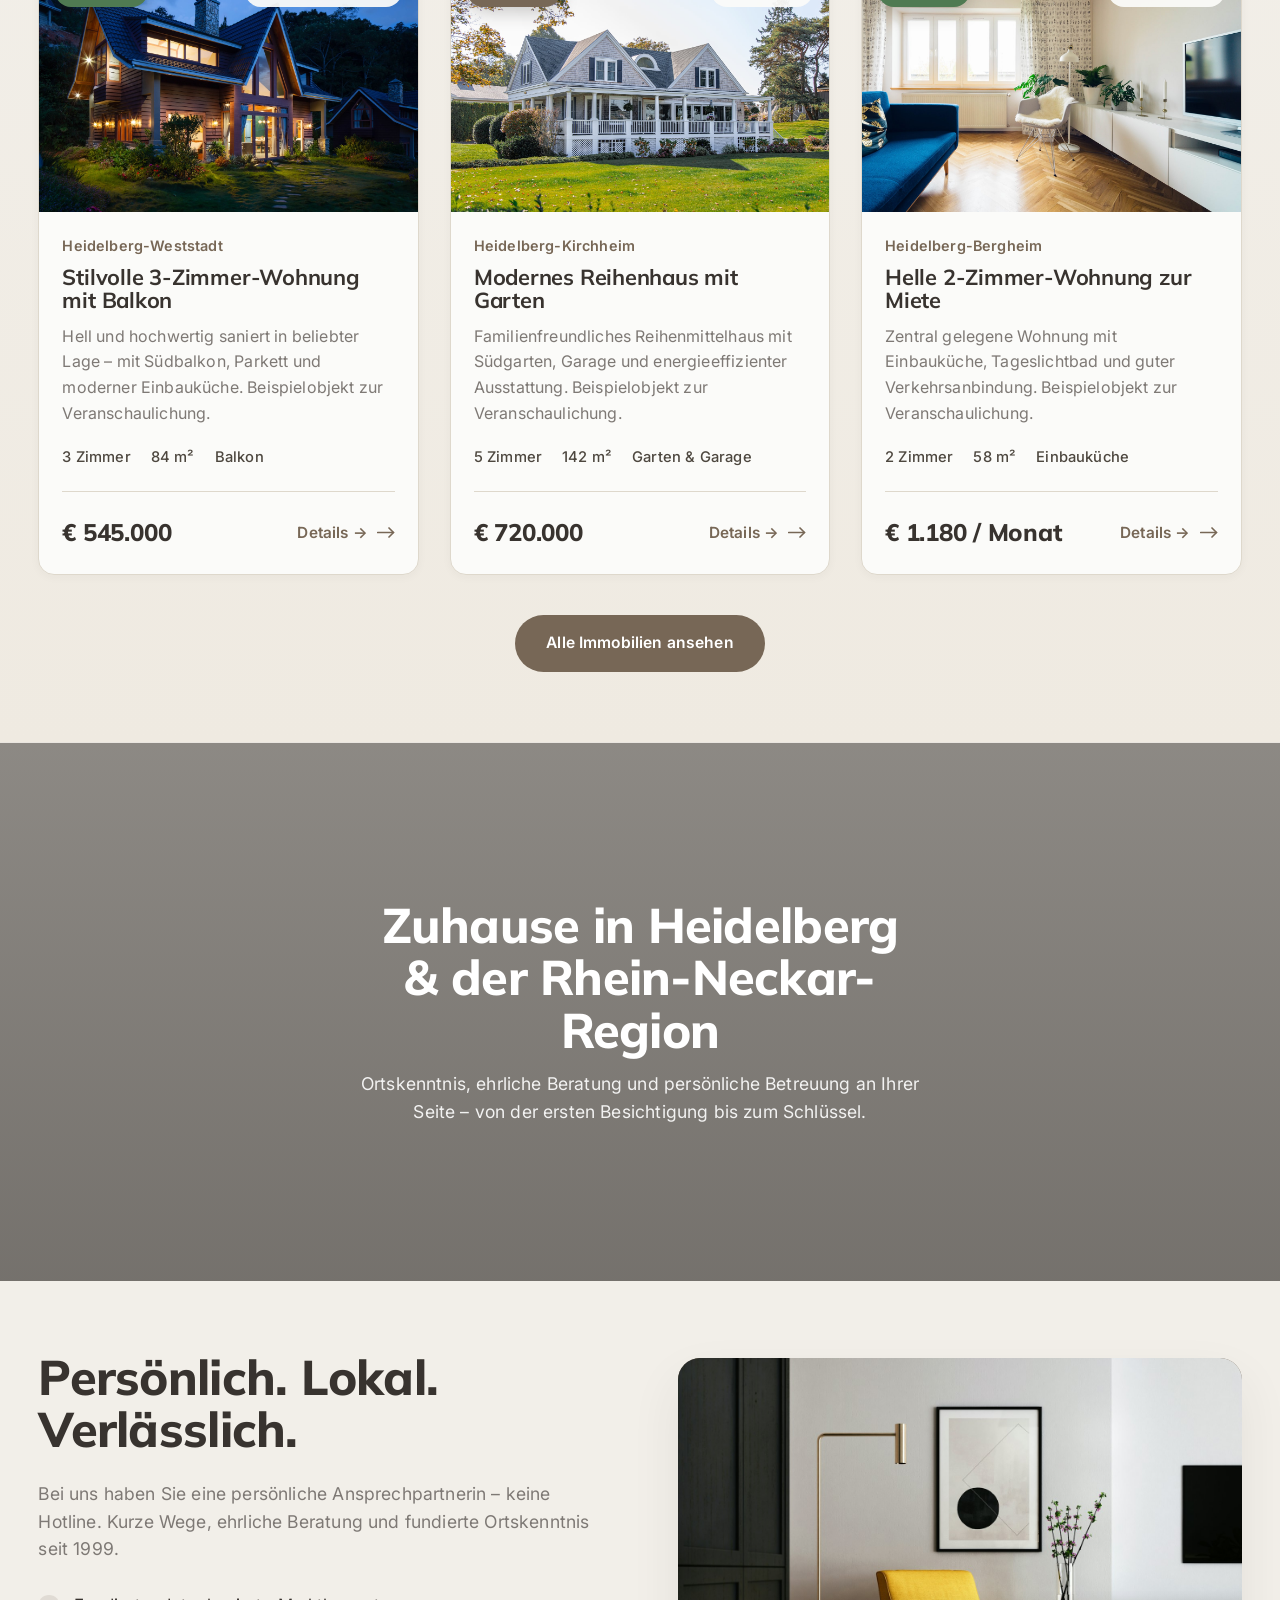
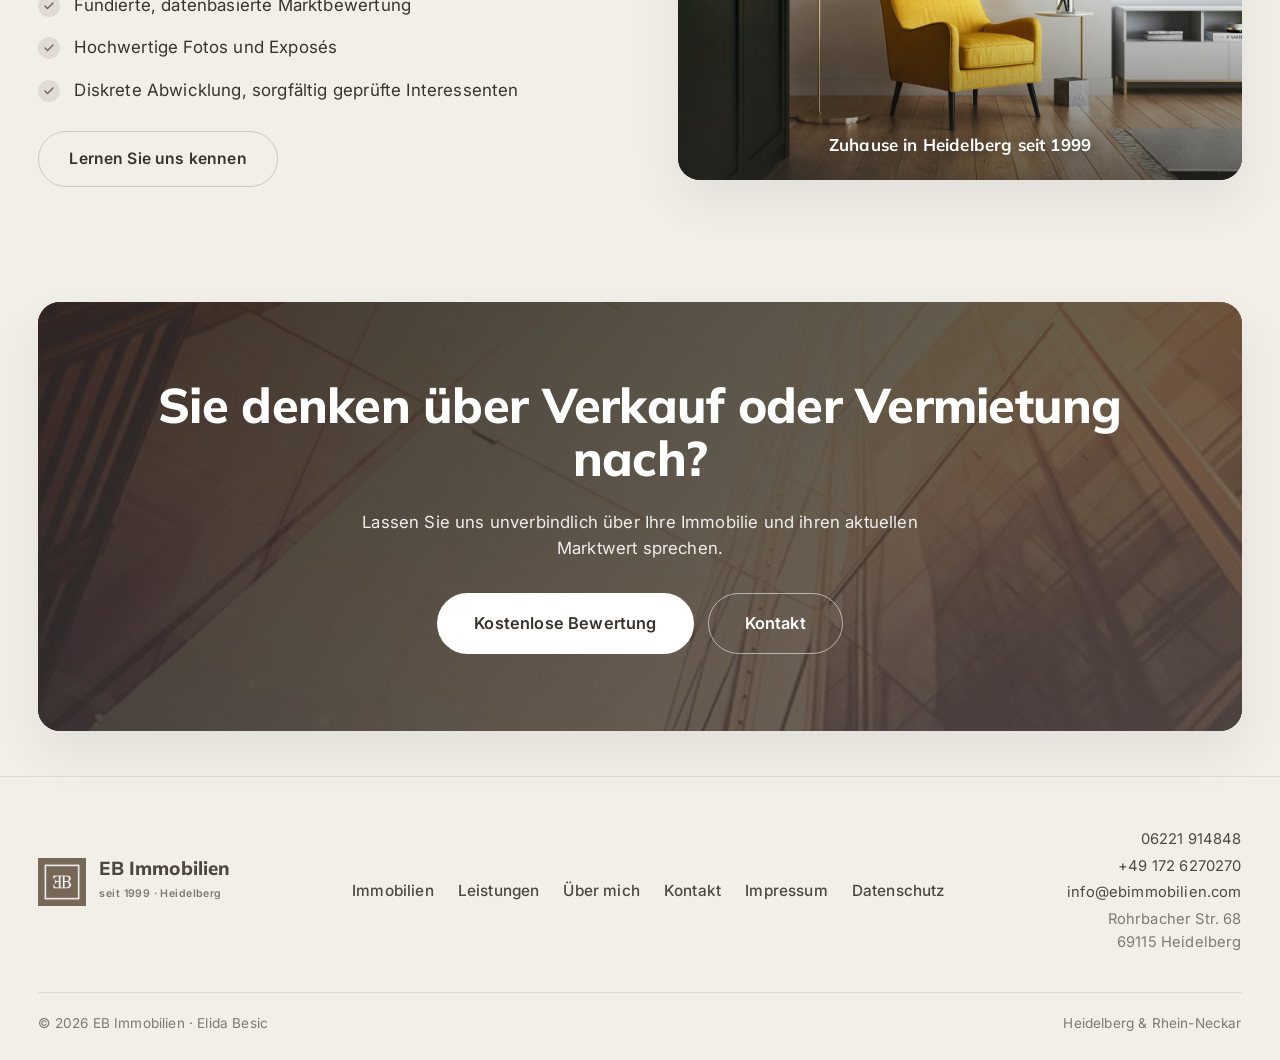
==== commit 54eb2665: "v10: remove ticker + card numbers, fade-in pictures, fix logo, sleeker contact - Remove the ticker b" ====
--- a/index.html
+++ b/index.html
@@ -10,7 +10,7 @@
   <link rel="preconnect" href="https://fonts.googleapis.com">
   <link rel="preconnect" href="https://fonts.gstatic.com" crossorigin>
   <link href="https://fonts.googleapis.com/css2?family=Inter:wght@400;500;600;700&family=Mulish:wght@400;500;600;700;800;900&display=swap" rel="stylesheet">
-  <link rel="stylesheet" href="assets/styles.css?v=9">
+  <link rel="stylesheet" href="assets/styles.css?v=10">
 </head>
 <body>
   <div id="site-header"></div>
@@ -29,14 +29,6 @@
       </div>
     </div>
   </section>
-
-  <!-- Trust ticker -->
-  <div class="ticker" aria-hidden="true">
-    <div class="ticker-track">
-      <span data-en="Sales">Verkauf</span><i>—</i><span data-en="Letting">Vermietung</span><i>—</i><span data-en="Valuation">Bewertung</span><i>—</i><span data-en="Consulting">Beratung</span><i>—</i><span>Heidelberg &amp; Rhein-Neckar</span><i>—</i><span data-en="since 1999">seit 1999</span><i>—</i>
-      <span data-en="Sales">Verkauf</span><i>—</i><span data-en="Letting">Vermietung</span><i>—</i><span data-en="Valuation">Bewertung</span><i>—</i><span data-en="Consulting">Beratung</span><i>—</i><span>Heidelberg &amp; Rhein-Neckar</span><i>—</i><span data-en="since 1999">seit 1999</span><i>—</i>
-    </div>
-  </div>
 
   <!-- Services -->
   <section class="section">
@@ -125,8 +117,8 @@
   </section>
 
   <div id="site-footer"></div>
-  <script src="assets/i18n.js?v=9"></script>
-  <script src="assets/site.js?v=9"></script>
-  <script src="assets/content.js?v=9"></script>
+  <script src="assets/i18n.js?v=10"></script>
+  <script src="assets/site.js?v=10"></script>
+  <script src="assets/content.js?v=10"></script>
 </body>
 </html>
--- a/assets/styles.css
+++ b/assets/styles.css
@@ -532,12 +532,10 @@
 .nav-links a:hover::after, .nav-links a.active::after { transform: scaleX(1); }
 @media (max-width: 1080px) { .nav-links a::after { display: none; } }
 
-/* Image reveal: scale-down + clip wipe as it enters the viewport (JS-gated) */
-.media-card img { transition: transform 1.4s cubic-bezier(.2,.6,.2,1); }
-.media-card { clip-path: inset(0 0 0 0); transition: clip-path 1.1s cubic-bezier(.7,0,.2,1); }
-.js .reveal:not(.in) .media-card img { transform: scale(1.18); }
-.js .reveal:not(.in) .media-card { clip-path: inset(0 100% 0 0); }
-.media-card:hover img { transform: scale(1.05); }
+/* Pictures simply fade in — no slide / clip wipe */
+.media-card img { transition: transform .6s ease; }
+.media-card:hover img { transform: scale(1.04); }
+.js .split-media.reveal:not(.in) { transform: none; }   /* media fades only, no vertical slide */
 
 /* Full-bleed parallax image band */
 .fullbleed {
@@ -559,10 +557,9 @@
 .fullbleed p { color: rgba(255,255,255,.9); max-width: 52ch; margin: 14px auto 0; font-size: 1.1rem; }
 @media (hover: none), (max-width: 760px) { .fullbleed::before { background-attachment: scroll; } }
 
-/* Listing image subtle reveal (JS-gated) */
-.listing .listing-photo img { transition: transform 1.4s cubic-bezier(.2,.6,.2,1); }
-.js .reveal:not(.in) .listing .listing-photo img { transform: scale(1.12); }
-.listing:hover .listing-photo img { transform: scale(1.06); }
+/* Listing images: gentle hover zoom only */
+.listing .listing-photo img { transition: transform .6s ease; }
+.listing:hover .listing-photo img { transform: scale(1.05); }
 
 /* ---------- Polish pass (v5) ---------- */
 .hero h1 { font-weight: 900; }
@@ -632,23 +629,6 @@
 .hero-cta-row .hero-stats .lbl { margin-top: 5px; }
 @media (max-width: 560px) { .hero-cta-row { gap: 24px; } .hero-cta-row .hero-stats { gap: 30px; } }
 
-/* Moving trust ticker under the hero */
-.ticker { background: var(--brown); color: var(--cream); overflow: hidden; }
-.ticker-track { display: inline-flex; align-items: center; width: max-content; animation: ticker 34s linear infinite; padding: 15px 0; }
-.ticker span { font-family: var(--display); font-weight: 700; font-size: clamp(1rem, 1.5vw, 1.45rem); white-space: nowrap; padding: 0 clamp(18px, 2.2vw, 40px); color: var(--cream); }
-.ticker i { color: var(--taupe-light); font-style: normal; opacity: .65; }
-.ticker:hover .ticker-track { animation-play-state: paused; }
-@keyframes ticker { from { transform: translateX(0); } to { transform: translateX(-50%); } }
-@media (prefers-reduced-motion: reduce) { .ticker-track { animation: none; } }
-
-/* Editorial index numbers on the service cards */
-.grid--3 { counter-reset: svc; }
-.grid--3 > .card { counter-increment: svc; }
-.grid--3 > .card::after {
-  content: "0" counter(svc); position: absolute; top: 26px; right: 30px;
-  font-family: var(--display); font-weight: 800; font-size: 1.15rem; color: var(--line-strong); letter-spacing: .02em;
-}
-
 /* Refined card + listing hover */
 .card { border-color: var(--line); }
 .listing-price { letter-spacing: -.01em; }
@@ -657,3 +637,23 @@
 
 /* A touch more presence on the section headings */
 .section-head h2 { letter-spacing: -0.02em; }
+
+/* ============================================================
+   v10 — sleeker contact, fade-only pictures, more air
+   ============================================================ */
+/* Kontakt — spacious contact cards */
+.contact-list { gap: 16px; }
+.contact-list li {
+  background: var(--offwhite); border: 1px solid var(--line); border-radius: 16px;
+  padding: 20px 24px; gap: 20px; align-items: center;
+  transition: border-color .25s ease, transform .25s ease, box-shadow .25s ease;
+}
+.contact-list li:hover { border-color: var(--line-strong); transform: translateX(4px); box-shadow: var(--shadow-sm); }
+.contact-list .cico { width: 50px; height: 50px; }
+.contact-list .lbl { margin-bottom: 3px; }
+.contact-list .val { font-size: 1.1rem; }
+
+/* a touch more breathing room overall (modern, spacious) */
+.split { gap: clamp(44px, 6vw, 92px); }
+.card { padding: clamp(30px, 2.8vw, 44px); }
+.card:hover { transform: translateY(-4px); box-shadow: 0 26px 56px rgba(56,51,47,.10); }
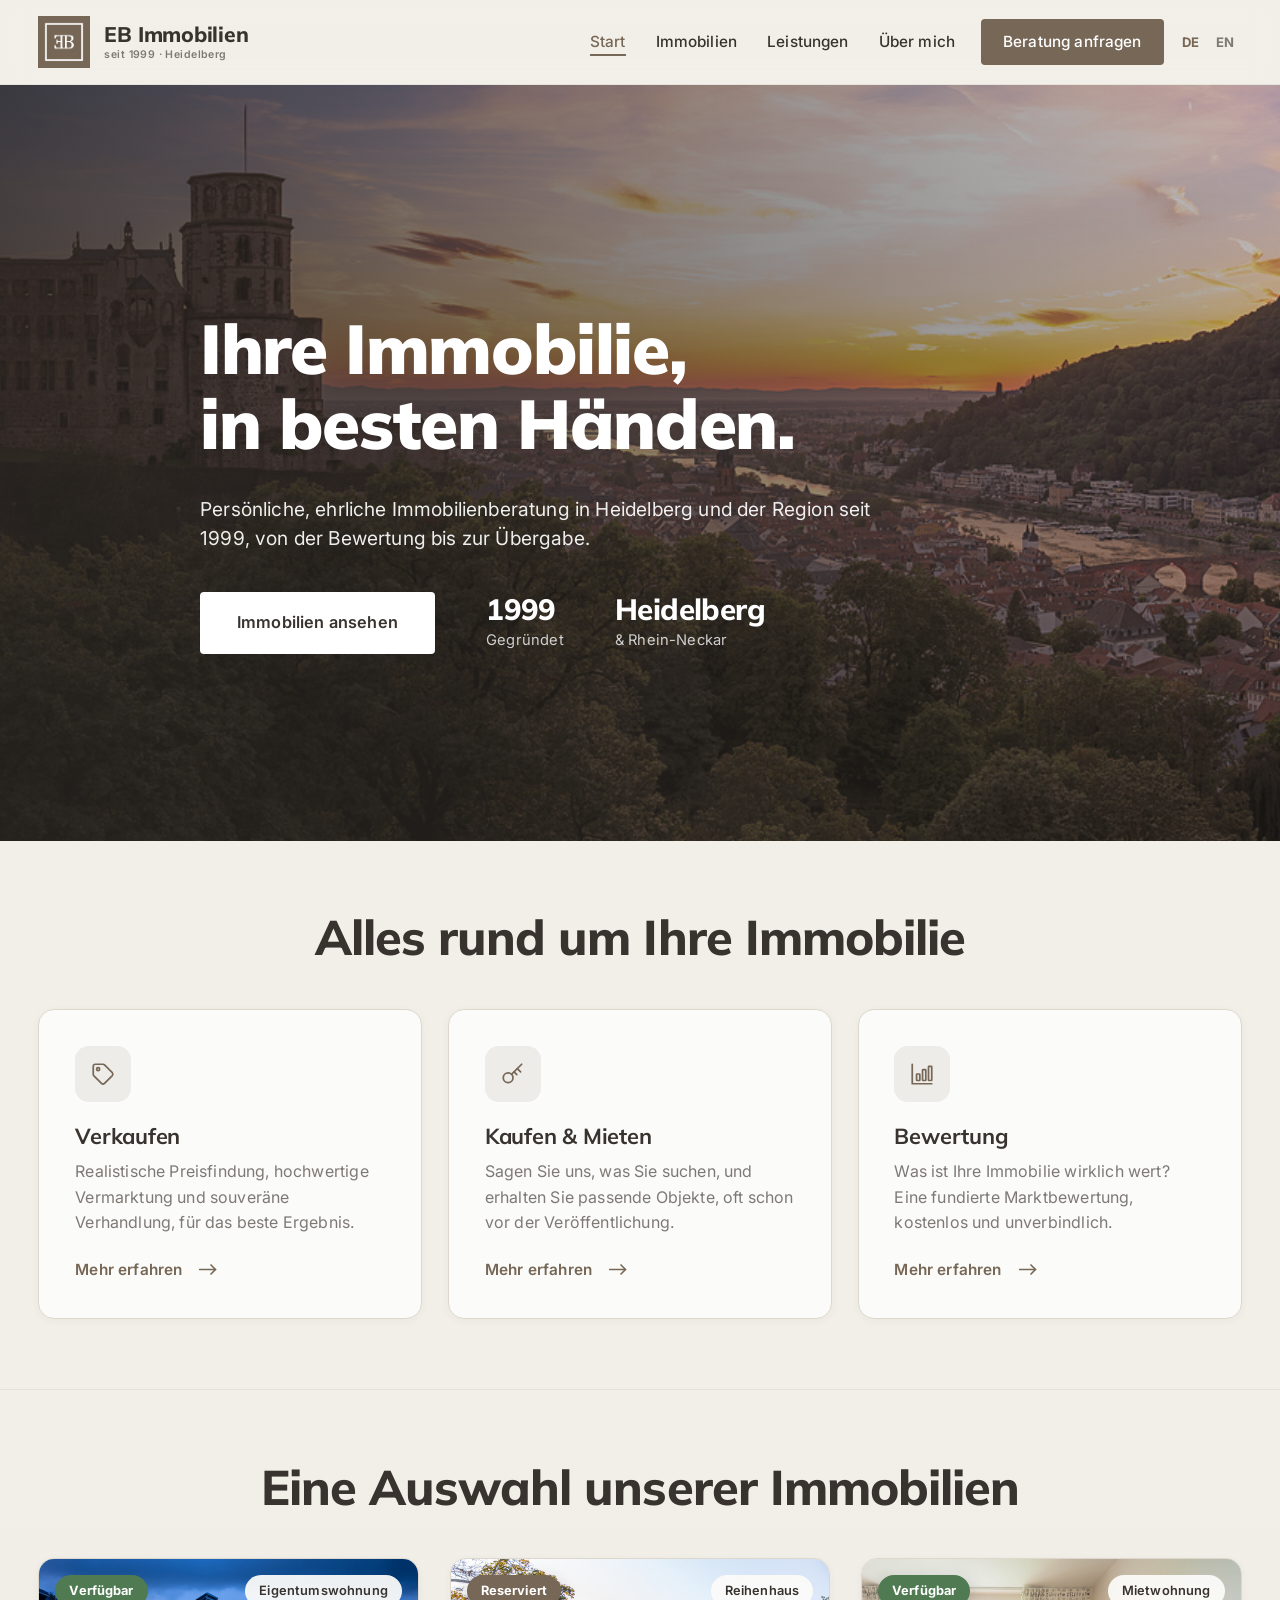
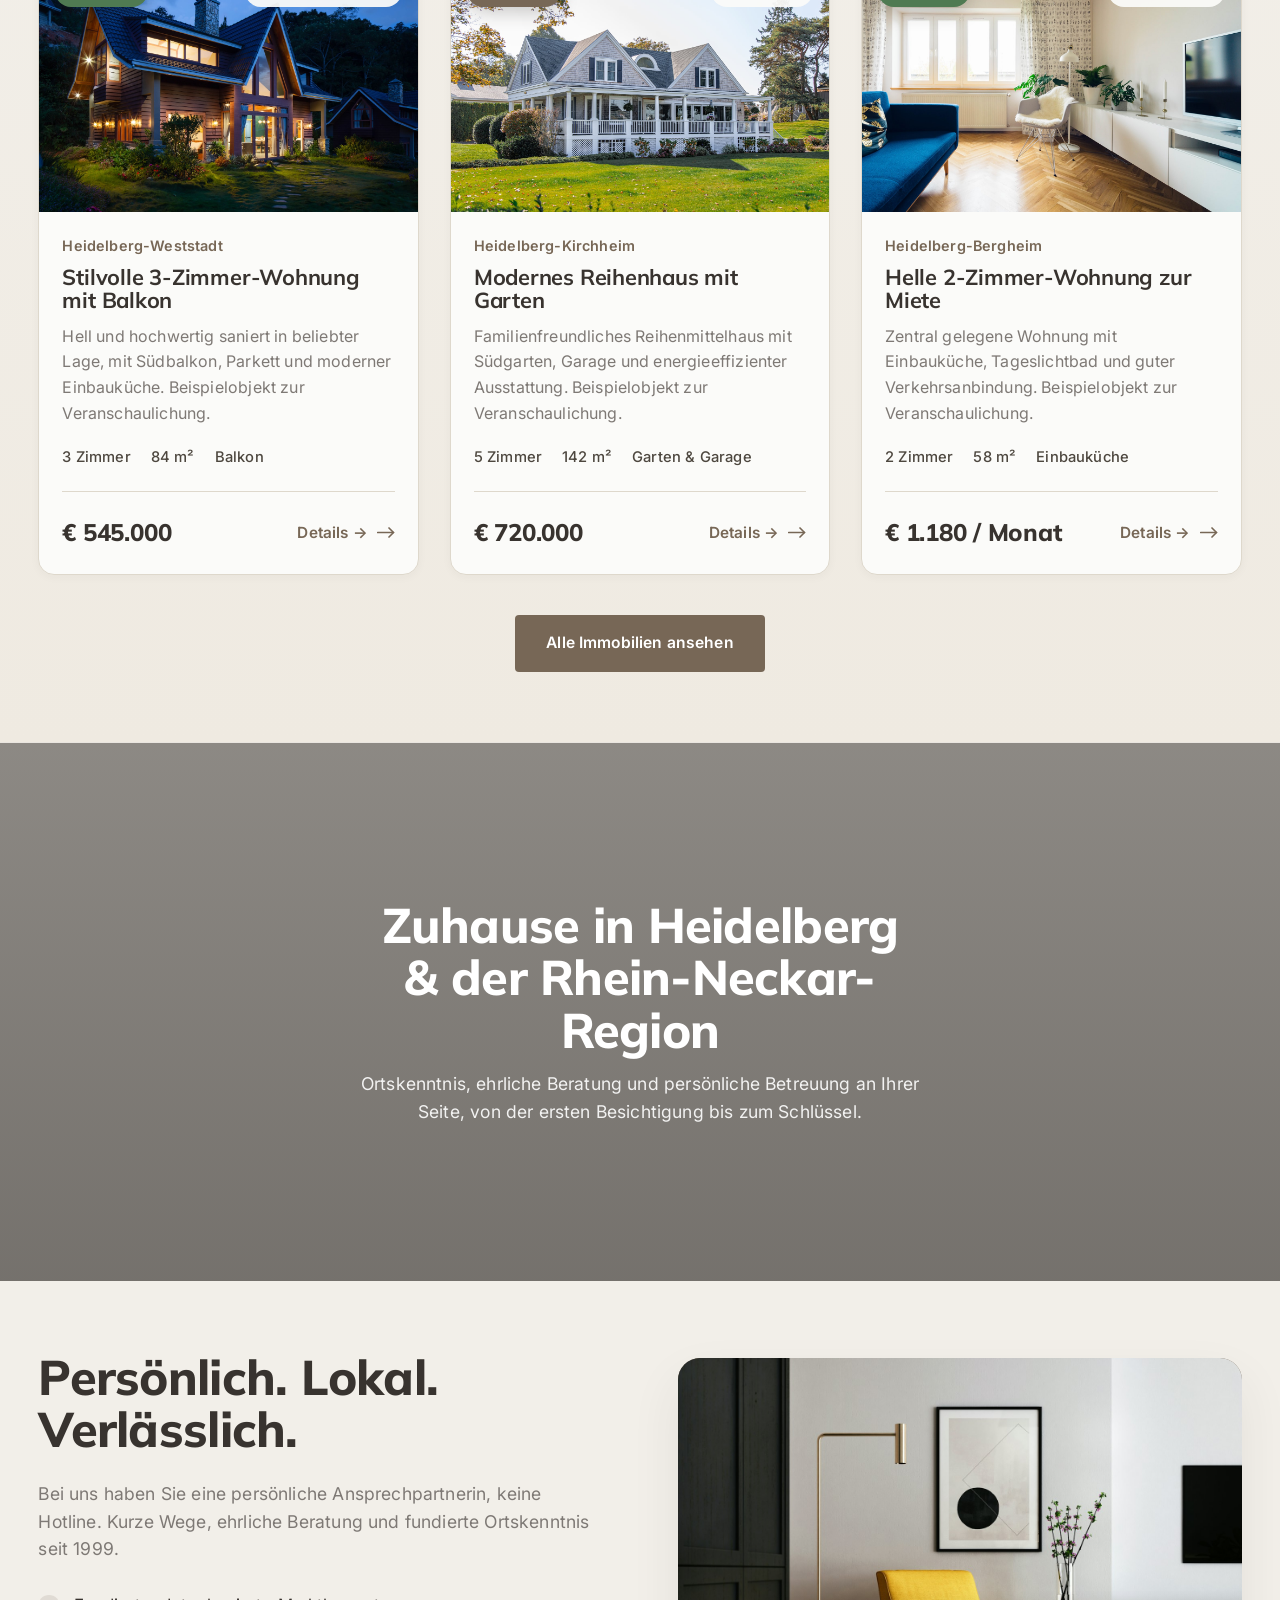
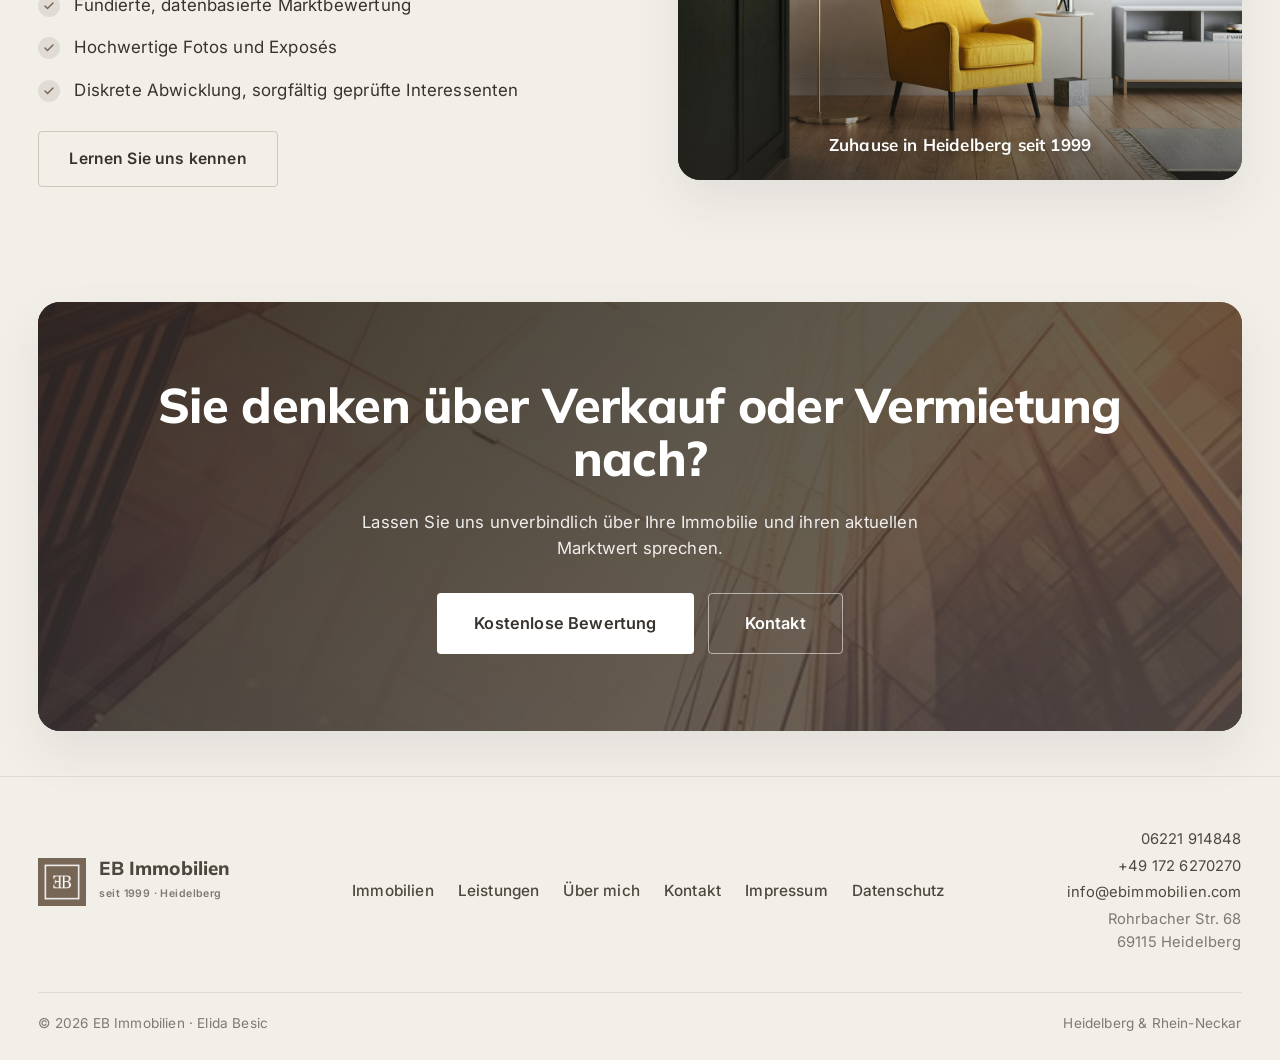
==== commit a236f96b: "v11: sharper buttons, remove em/en dashes, align contact form - Buttons sharpened (4px crisp corners" ====
--- a/index.html
+++ b/index.html
@@ -4,13 +4,13 @@
   <meta charset="utf-8">
   <script>document.documentElement.className+=" js";setTimeout(function(){document.documentElement.classList.contains("reveal-ready")||document.documentElement.classList.remove("js")},2500)</script>
   <meta name="viewport" content="width=device-width, initial-scale=1">
-  <title>EB Immobilien – Elida Besic · Immobilienmaklerin in Heidelberg</title>
-  <meta name="description" content="EB Immobilien – Elida Besic: persönliche Immobilienvermittlung in Heidelberg und der Rhein-Neckar-Region seit 1999. Verkauf, Vermietung und kostenlose Immobilienbewertung.">
+  <title>EB Immobilien, Elida Besic · Immobilienmaklerin in Heidelberg</title>
+  <meta name="description" content="EB Immobilien, Elida Besic: persönliche Immobilienvermittlung in Heidelberg und der Rhein-Neckar-Region seit 1999. Verkauf, Vermietung und kostenlose Immobilienbewertung.">
   <link rel="icon" href="assets/cms-logo.svg">
   <link rel="preconnect" href="https://fonts.googleapis.com">
   <link rel="preconnect" href="https://fonts.gstatic.com" crossorigin>
   <link href="https://fonts.googleapis.com/css2?family=Inter:wght@400;500;600;700&family=Mulish:wght@400;500;600;700;800;900&display=swap" rel="stylesheet">
-  <link rel="stylesheet" href="assets/styles.css?v=10">
+  <link rel="stylesheet" href="assets/styles.css?v=11">
 </head>
 <body>
   <div id="site-header"></div>
@@ -19,7 +19,7 @@
   <section class="hero" data-eb-bg="hero" style="--ph:url('img/real/heidelberg.jpg');">
     <div class="container hero-inner">
       <h1 data-en-html="Your property,<br>in trusted hands.">Ihre Immobilie,<br>in besten Händen.</h1>
-      <p data-en="Personal, honest property advice in Heidelberg and the region since 1999 — from valuation to handover.">Persönliche, ehrliche Immobilienberatung in Heidelberg und der Region seit 1999 – von der Bewertung bis zur Übergabe.</p>
+      <p data-en="Personal, honest property advice in Heidelberg and the region since 1999, from valuation to handover.">Persönliche, ehrliche Immobilienberatung in Heidelberg und der Region seit 1999, von der Bewertung bis zur Übergabe.</p>
       <div class="hero-cta-row">
         <a class="btn btn--light btn--lg" href="immobilien.html" data-en="View properties">Immobilien ansehen</a>
         <div class="hero-stats">
@@ -40,19 +40,19 @@
         <a class="card reveal" href="leistungen.html#verkaufen">
           <span class="ico"><svg width="26" height="26"><use href="assets/icons.svg#tag"></use></svg></span>
           <h3 data-en="Selling">Verkaufen</h3>
-          <p data-en="Realistic pricing, high-quality marketing and confident negotiation — for the best result.">Realistische Preisfindung, hochwertige Vermarktung und souveräne Verhandlung – für das beste Ergebnis.</p>
+          <p data-en="Realistic pricing, high-quality marketing and confident negotiation, for the best result.">Realistische Preisfindung, hochwertige Vermarktung und souveräne Verhandlung, für das beste Ergebnis.</p>
           <span class="more" data-en="Learn more">Mehr erfahren</span>
         </a>
         <a class="card reveal" href="leistungen.html#kaufen">
           <span class="ico"><svg width="26" height="26"><use href="assets/icons.svg#key"></use></svg></span>
           <h3 data-en="Buying &amp; renting">Kaufen &amp; Mieten</h3>
-          <p data-en="Tell us what you are looking for and receive matching properties — often before they go public.">Sagen Sie uns, was Sie suchen, und erhalten Sie passende Objekte – oft schon vor der Veröffentlichung.</p>
+          <p data-en="Tell us what you are looking for and receive matching properties, often before they go public.">Sagen Sie uns, was Sie suchen, und erhalten Sie passende Objekte, oft schon vor der Veröffentlichung.</p>
           <span class="more" data-en="Learn more">Mehr erfahren</span>
         </a>
         <a class="card reveal" href="leistungen.html#bewertung">
           <span class="ico"><svg width="26" height="26"><use href="assets/icons.svg#chart"></use></svg></span>
           <h3 data-en="Valuation">Bewertung</h3>
-          <p data-en="What is your property really worth? A well-founded market valuation — free and without obligation.">Was ist Ihre Immobilie wirklich wert? Eine fundierte Marktbewertung – kostenlos und unverbindlich.</p>
+          <p data-en="What is your property really worth? A well-founded market valuation, free and without obligation.">Was ist Ihre Immobilie wirklich wert? Eine fundierte Marktbewertung, kostenlos und unverbindlich.</p>
           <span class="more" data-en="Learn more">Mehr erfahren</span>
         </a>
       </div>
@@ -76,7 +76,7 @@
   <section class="fullbleed" style="--ph:url('img/real/house2.jpg');">
     <div class="container reveal">
       <h2 data-en="At home in Heidelberg &amp; the Rhein-Neckar region">Zuhause in Heidelberg &amp; der Rhein-Neckar-Region</h2>
-      <p data-en="Local knowledge, honest advice and personal guidance at your side — from the first viewing to the keys.">Ortskenntnis, ehrliche Beratung und persönliche Betreuung an Ihrer Seite – von der ersten Besichtigung bis zum Schlüssel.</p>
+      <p data-en="Local knowledge, honest advice and personal guidance at your side, from the first viewing to the keys.">Ortskenntnis, ehrliche Beratung und persönliche Betreuung an Ihrer Seite, von der ersten Besichtigung bis zum Schlüssel.</p>
     </div>
   </section>
 
@@ -85,7 +85,7 @@
     <div class="container split">
       <div class="reveal">
         <h2 data-en="Personal. Local. Reliable.">Persönlich. Lokal. Verlässlich.</h2>
-        <p class="lead" data-en="With us you have a personal contact — not a call centre. Short paths, honest advice and sound local knowledge since 1999.">Bei uns haben Sie eine persönliche Ansprechpartnerin – keine Hotline. Kurze Wege, ehrliche Beratung und fundierte Ortskenntnis seit 1999.</p>
+        <p class="lead" data-en="With us you have a personal contact, not a call centre. Short paths, honest advice and sound local knowledge since 1999.">Bei uns haben Sie eine persönliche Ansprechpartnerin, keine Hotline. Kurze Wege, ehrliche Beratung und fundierte Ortskenntnis seit 1999.</p>
         <ul class="checklist">
           <li data-en="Well-founded, data-based market valuation">Fundierte, datenbasierte Marktbewertung</li>
           <li data-en="High-quality photos and exposés">Hochwertige Fotos und Exposés</li>
@@ -117,8 +117,8 @@
   </section>
 
   <div id="site-footer"></div>
-  <script src="assets/i18n.js?v=10"></script>
-  <script src="assets/site.js?v=10"></script>
-  <script src="assets/content.js?v=10"></script>
+  <script src="assets/i18n.js?v=11"></script>
+  <script src="assets/site.js?v=11"></script>
+  <script src="assets/content.js?v=11"></script>
 </body>
 </html>
--- a/assets/styles.css
+++ b/assets/styles.css
@@ -657,3 +657,10 @@
 .split { gap: clamp(44px, 6vw, 92px); }
 .card { padding: clamp(30px, 2.8vw, 44px); }
 .card:hover { transform: translateY(-4px); box-shadow: 0 26px 56px rgba(56,51,47,.10); }
+
+/* ============================================================
+   v11 — sharper, crisper buttons + contact form alignment
+   ============================================================ */
+.btn { border-radius: 4px; }
+.nav-cta { border-radius: 4px !important; }
+.filter-btn { border-radius: 4px; }
